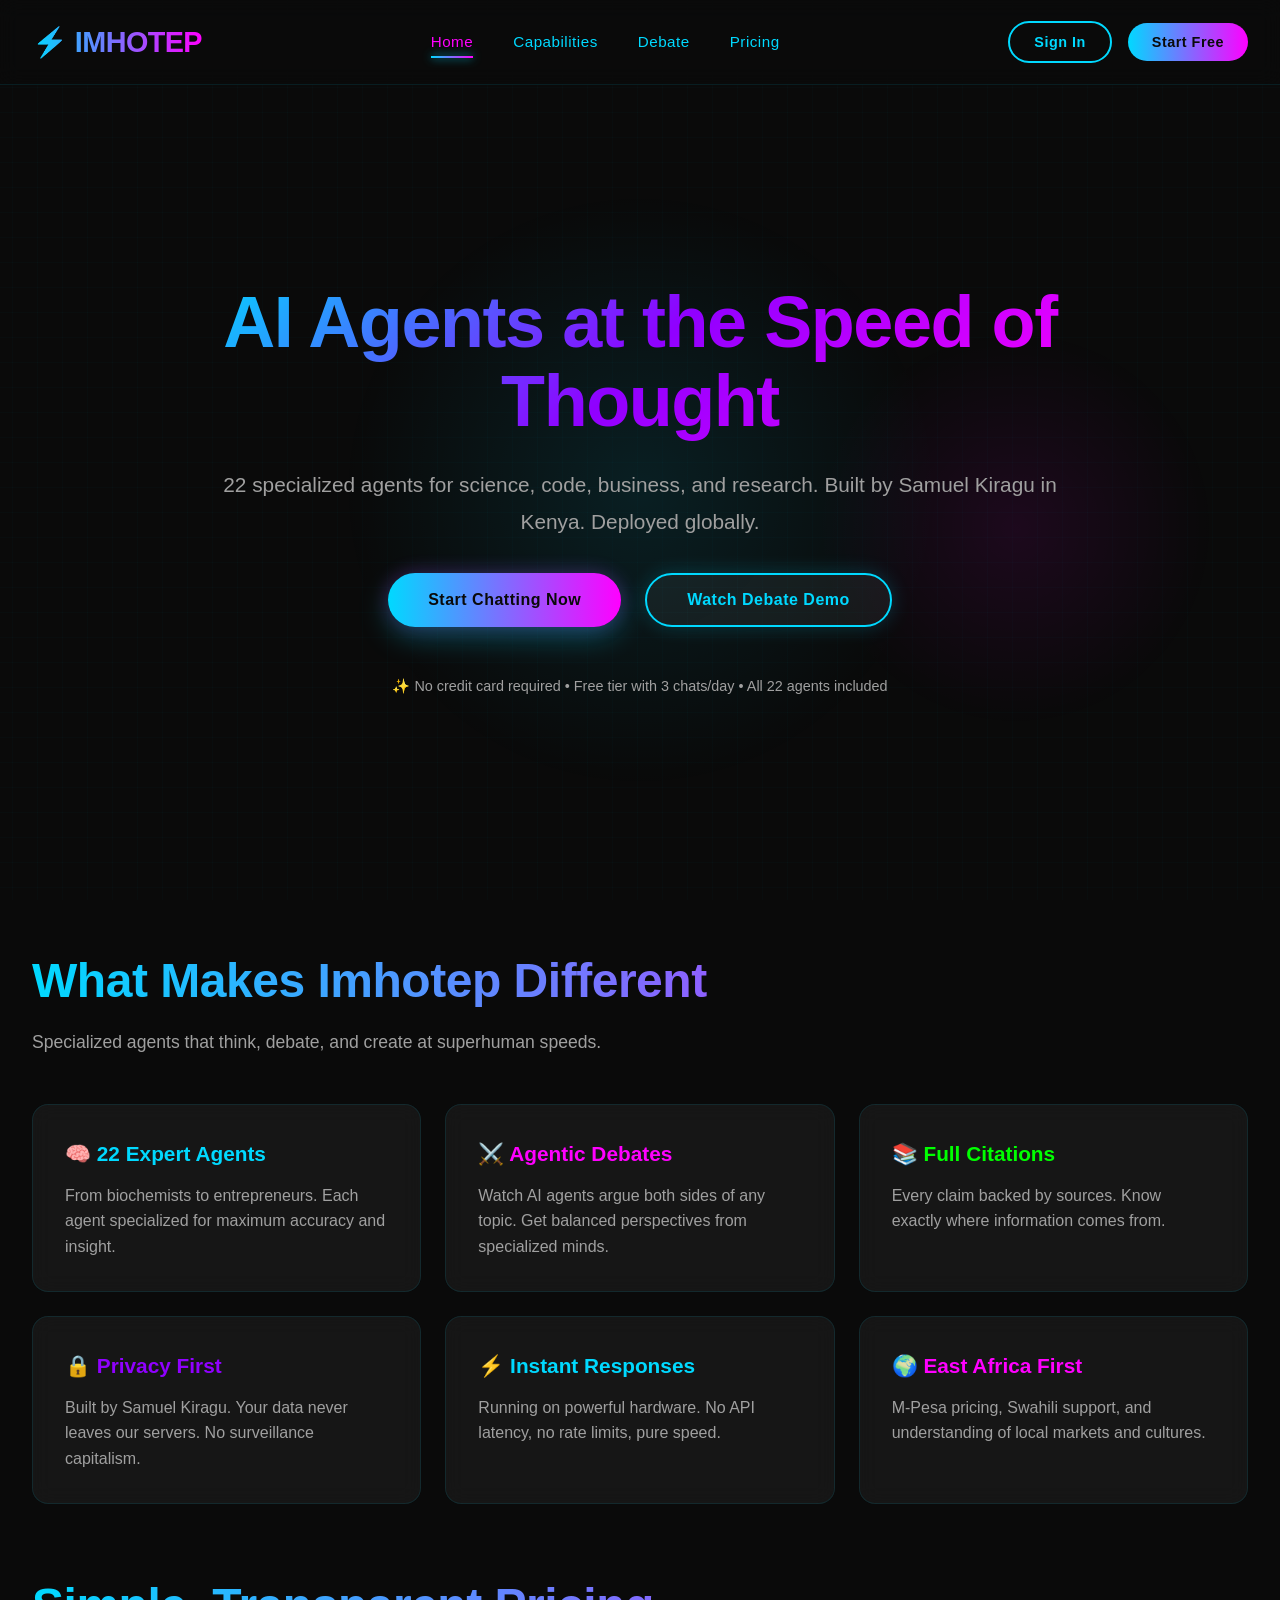
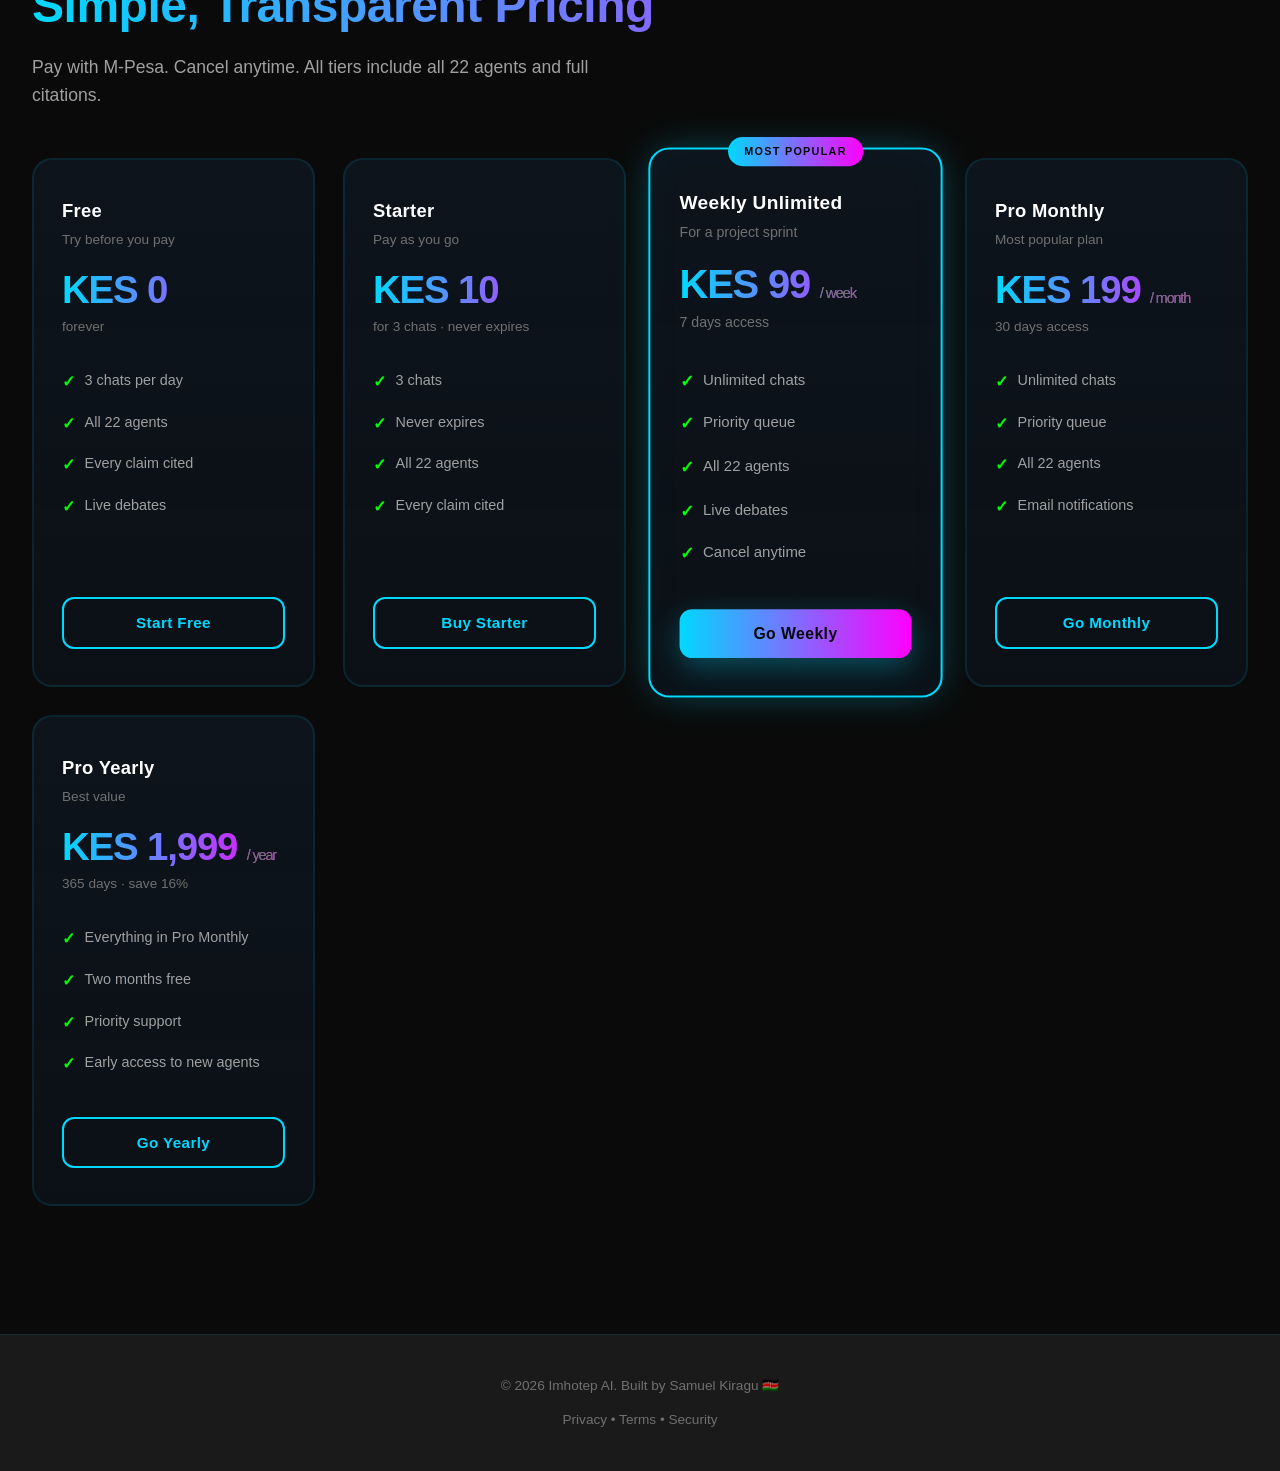
==== index.html @ 09179b3c "v2.3 — attribution + Google + new pricing + all agents" ====
<!DOCTYPE html>
<html lang="en"><head>
<meta charset="UTF-8"><meta name="viewport" content="width=device-width, initial-scale=1.0">
<title>Imhotep — AI Agents at the Speed of Thought</title>
<link rel="stylesheet" href="style.css">
</head><body>
<nav><div class="logo">⚡ IMHOTEP</div><ul>
<li><a href="index.html" class="active">Home</a></li>
<li><a href="capabilities.html">Capabilities</a></li>
<li><a href="debate.html">Debate</a></li>
<li><a href="pricing.html">Pricing</a></li>
</ul><div class="nav-buttons">
<button class="nav-btn" onclick="window.location.href='auth.html'">Sign In</button>
<button class="nav-btn primary" onclick="window.location.href='chat.html'">Start Free</button>
</div></nav>
<section class="hero"><div class="hero-content">
<h1>AI Agents at the Speed of Thought</h1>
<p class="subtitle">22 specialized agents for science, code, business, and research. Built by Samuel Kiragu in Kenya. Deployed globally.</p>
<div class="hero-buttons">
<button class="btn-primary" onclick="window.location.href='chat.html'">Start Chatting Now</button>
<button class="btn-secondary" onclick="window.location.href='debate.html'">Watch Debate Demo</button>
</div>
<div style="margin-top:1rem; font-size:.9rem; color:var(--text-secondary);">
✨ No credit card required • Free tier with 3 chats/day • All 22 agents included
</div></div></section>
<section class="container" style="padding-top:3rem;">
<h2 class="section-title">What Makes Imhotep Different</h2>
<p class="section-subtitle">Specialized agents that think, debate, and create at superhuman speeds.</p>
<div style="display:grid; grid-template-columns:repeat(auto-fit,minmax(300px,1fr)); gap:1.5rem; margin-top:2rem;">
<div class="card"><h3 style="color:var(--accent-cyan); font-size:1.3rem; margin-bottom:.75rem;">🧠 22 Expert Agents</h3><p style="color:var(--text-secondary);">From biochemists to entrepreneurs. Each agent specialized for maximum accuracy and insight.</p></div>
<div class="card"><h3 style="color:var(--accent-magenta); font-size:1.3rem; margin-bottom:.75rem;">⚔️ Agentic Debates</h3><p style="color:var(--text-secondary);">Watch AI agents argue both sides of any topic. Get balanced perspectives from specialized minds.</p></div>
<div class="card"><h3 style="color:var(--accent-lime); font-size:1.3rem; margin-bottom:.75rem;">📚 Full Citations</h3><p style="color:var(--text-secondary);">Every claim backed by sources. Know exactly where information comes from.</p></div>
<div class="card"><h3 style="color:var(--accent-purple); font-size:1.3rem; margin-bottom:.75rem;">🔒 Privacy First</h3><p style="color:var(--text-secondary);">Built by Samuel Kiragu. Your data never leaves our servers. No surveillance capitalism.</p></div>
<div class="card"><h3 style="color:var(--accent-cyan); font-size:1.3rem; margin-bottom:.75rem;">⚡ Instant Responses</h3><p style="color:var(--text-secondary);">Running on powerful hardware. No API latency, no rate limits, pure speed.</p></div>
<div class="card"><h3 style="color:var(--accent-magenta); font-size:1.3rem; margin-bottom:.75rem;">🌍 East Africa First</h3><p style="color:var(--text-secondary);">M-Pesa pricing, Swahili support, and understanding of local markets and cultures.</p></div>
</div></section>
<section class="pricing-section">
<h2 class="section-title">Simple, Transparent Pricing</h2>
<p class="section-subtitle">Pay with M-Pesa. Cancel anytime. All tiers include all 22 agents and full citations.</p>
<div class="pricing-grid">
<div class="pricing-card">
<h3>Free</h3><div class="desc">Try before you pay</div>
<div class="price">KES 0</div><div class="price-period">forever</div>
<ul><li>3 chats per day</li><li>All 22 agents</li><li>Every claim cited</li><li>Live debates</li></ul>
<button class="price-btn" onclick="window.location.href='chat.html'">Start Free</button>
</div>
<div class="pricing-card">
<h3>Starter</h3><div class="desc">Pay as you go</div>
<div class="price">KES 10</div><div class="price-period">for 3 chats · never expires</div>
<ul><li>3 chats</li><li>Never expires</li><li>All 22 agents</li><li>Every claim cited</li></ul>
<button class="price-btn" onclick="buy('starter')">Buy Starter</button>
</div>
<div class="pricing-card featured">
<h3>Weekly Unlimited</h3><div class="desc">For a project sprint</div>
<div class="price">KES 99 <small>/ week</small></div><div class="price-period">7 days access</div>
<ul><li>Unlimited chats</li><li>Priority queue</li><li>All 22 agents</li><li>Live debates</li><li>Cancel anytime</li></ul>
<button class="price-btn" onclick="buy('weekly')">Go Weekly</button>
</div>
<div class="pricing-card">
<h3>Pro Monthly</h3><div class="desc">Most popular plan</div>
<div class="price">KES 199 <small>/ month</small></div><div class="price-period">30 days access</div>
<ul><li>Unlimited chats</li><li>Priority queue</li><li>All 22 agents</li><li>Email notifications</li></ul>
<button class="price-btn" onclick="buy('monthly')">Go Monthly</button>
</div>
<div class="pricing-card">
<h3>Pro Yearly</h3><div class="desc">Best value</div>
<div class="price">KES 1,999 <small>/ year</small></div><div class="price-period">365 days · save 16%</div>
<ul><li>Everything in Pro Monthly</li><li>Two months free</li><li>Priority support</li><li>Early access to new agents</li></ul>
<button class="price-btn" onclick="buy('yearly')">Go Yearly</button>
</div>
</div></section>
<footer>
<p style="margin-bottom:.75rem;">© 2026 Imhotep AI. Built by Samuel Kiragu 🇰🇪</p>
<p>Privacy • Terms • Security</p>
</footer>
<script>
const API = "https://imhotep-agentic-ai.onrender.com";
async function buy(tier){
let email="";
try{const u=JSON.parse(localStorage.getItem("imhotep_user")||"null");if(u&&u.email)email=u.email;}catch(e){}
if(!email){email=prompt("Enter your email for the receipt:");if(!email||!email.includes("@"))return;}
try{const r=await fetch(API+"/checkout",{method:"POST",headers:{"Content-Type":"application/json"},body:JSON.stringify({tier,email})});
const data=await r.json();
if(data.payment_url)window.location.href=data.payment_url;
else alert("Payment link unavailable. Try again later.");}catch(e){alert("Error: "+e.message);}}
</script>
</body></html>
---- style.css ----
:root {
  --bg-primary: #0a0a0a;
  --bg-secondary: #1a1a1a;
  --bg-tertiary: #2a2a2a;
  --bg-glass: rgba(255, 255, 255, 0.05);
  --text-primary: #ffffff;
  --text-secondary: #a0a0a0;
  --text-muted: #707070;
  --accent-cyan: #00d9ff;
  --accent-magenta: #ff00ff;
  --accent-lime: #00ff00;
  --accent-purple: #9000ff;
  --gradient-neon: linear-gradient(90deg, #00d9ff, #ff00ff);
  --gradient-grok: linear-gradient(135deg, #00d9ff 0%, #9000ff 50%, #ff00ff 100%);
  --shadow-glow: 0 0 20px rgba(0, 217, 255, 0.2), 0 0 40px rgba(255, 0, 255, 0.1);
}
* { margin: 0; padding: 0; box-sizing: border-box; }
html { scroll-behavior: smooth; }
body {
  background: var(--bg-primary); color: var(--text-primary);
  font-family: -apple-system, BlinkMacSystemFont, "Segoe UI", Roboto, "Helvetica Neue", Arial, sans-serif;
  line-height: 1.6; overflow-x: hidden; min-height: 100vh; position: relative;
}
body::before {
  content: ''; position: fixed; inset: 0;
  background-image:
    linear-gradient(0deg, transparent 24%, rgba(0,217,255,0.02) 25%, rgba(0,217,255,0.02) 26%, transparent 27%, transparent 74%, rgba(0,217,255,0.02) 75%, rgba(0,217,255,0.02) 76%, transparent 77%, transparent),
    linear-gradient(90deg, transparent 24%, rgba(0,217,255,0.02) 25%, rgba(0,217,255,0.02) 26%, transparent 27%, transparent 74%, rgba(0,217,255,0.02) 75%, rgba(0,217,255,0.02) 76%, transparent 77%, transparent);
  background-size: 50px 50px; pointer-events: none; z-index: -1;
}
a { color: var(--accent-cyan); text-decoration: none; transition: all 0.3s ease; }
a:hover { color: var(--accent-magenta); text-shadow: 0 0 10px rgba(255,0,255,0.5); }
button { font-family: inherit; cursor: pointer; border: none; transition: all 0.3s ease; }
nav {
  position: sticky; top: 0; z-index: 1000;
  background: rgba(10,10,10,0.8); border-bottom: 1px solid rgba(0,217,255,0.1);
  backdrop-filter: blur(10px); -webkit-backdrop-filter: blur(10px);
  padding: 1.2rem 2rem; display: flex; justify-content: space-between; align-items: center; gap: 1rem;
}
nav .logo {
  font-size: 1.8rem; font-weight: 900; letter-spacing: -0.02em;
  background: var(--gradient-neon);
  -webkit-background-clip: text; background-clip: text;
  -webkit-text-fill-color: transparent; white-space: nowrap;
}
nav ul { list-style: none; display: flex; gap: 2.5rem; align-items: center; }
nav a { font-size: 0.95rem; font-weight: 500; letter-spacing: 0.5px; position: relative; padding: 0.5rem 0; }
nav a::after {
  content: ''; position: absolute; bottom: 0; left: 0;
  width: 0; height: 2px; background: var(--gradient-neon); transition: width 0.3s ease;
}
nav a:hover::after, nav a.active::after { width: 100%; box-shadow: 0 0 10px var(--accent-cyan); }
nav a.active { color: var(--accent-magenta); }
.nav-buttons { display: flex; gap: 1rem; align-items: center; }
.nav-btn {
  padding: 0.7rem 1.5rem; border-radius: 50px; font-weight: 600; font-size: 0.9rem;
  letter-spacing: 0.5px; border: 2px solid var(--accent-cyan);
  background: transparent; color: var(--accent-cyan);
}
.nav-btn:hover { background: rgba(0,217,255,0.1); box-shadow: 0 0 20px rgba(0,217,255,0.3); transform: translateY(-2px); }
.nav-btn.primary { background: var(--gradient-neon); color: var(--bg-primary); border: none; font-weight: 700; }
.nav-btn.primary:hover { transform: translateY(-3px); box-shadow: 0 10px 30px rgba(0,217,255,0.4), 0 0 20px rgba(255,0,255,0.3); }
.hero {
  min-height: 90vh; display: flex; flex-direction: column;
  justify-content: center; align-items: center; text-align: center;
  padding: 4rem 2rem; position: relative; overflow: hidden;
}
.hero::before {
  content: ''; position: absolute; width: 600px; height: 600px;
  background: radial-gradient(circle, rgba(0,217,255,0.1) 0%, transparent 70%);
  top: 50%; left: 50%; transform: translate(-50%,-50%);
  pointer-events: none; animation: pulse 4s ease-in-out infinite;
}
.hero::after {
  content: ''; position: absolute; width: 400px; height: 400px;
  background: radial-gradient(circle, rgba(255,0,255,0.08) 0%, transparent 70%);
  top: 30%; right: 5%; animation: pulse 5s ease-in-out infinite 1s; pointer-events: none;
}
@keyframes pulse { 0%,100% { transform: scale(1); opacity: 0.5; } 50% { transform: scale(1.1); opacity: 1; } }
.hero-content { position: relative; z-index: 1; max-width: 900px; margin: 0 auto; }
.hero h1 {
  font-size: clamp(2.5rem, 8vw, 4.5rem); font-weight: 900; line-height: 1.1;
  margin-bottom: 1.5rem; letter-spacing: -0.02em;
  background: var(--gradient-grok);
  -webkit-background-clip: text; background-clip: text;
  -webkit-text-fill-color: transparent; animation: slideUp 1s ease-out;
}
.hero .subtitle, .hero .tag {
  font-size: 1.3rem; color: var(--text-secondary); margin-bottom: 2rem;
  line-height: 1.8; animation: slideUp 1s ease-out 0.2s backwards;
}
.hero-buttons { display: flex; gap: 1.5rem; justify-content: center; flex-wrap: wrap; margin-bottom: 3rem; animation: slideUp 1s ease-out 0.4s backwards; }
.btn-primary { padding: 1rem 2.5rem; border-radius: 50px; font-weight: 700; font-size: 1rem; letter-spacing: 0.5px; background: var(--gradient-neon); color: var(--bg-primary); box-shadow: 0 10px 30px rgba(0,217,255,0.3), 0 0 20px rgba(255,0,255,0.2); }
.btn-primary:hover { transform: translateY(-4px); box-shadow: 0 15px 40px rgba(0,217,255,0.4), 0 0 30px rgba(255,0,255,0.3); }
.btn-secondary { padding: 1rem 2.5rem; border-radius: 50px; font-weight: 700; font-size: 1rem; letter-spacing: 0.5px; background: rgba(255,255,255,0.05); color: var(--accent-cyan); border: 2px solid var(--accent-cyan); box-shadow: 0 0 20px rgba(0,217,255,0.2); }
.btn-secondary:hover { background: rgba(0,217,255,0.1); transform: translateY(-4px); box-shadow: 0 10px 30px rgba(0,217,255,0.3); }
@keyframes slideUp { from { opacity: 0; transform: translateY(30px); } to { opacity: 1; transform: translateY(0); } }
.card { background: var(--bg-glass); border: 1px solid rgba(0,217,255,0.1); border-radius: 16px; padding: 2rem; backdrop-filter: blur(10px); -webkit-backdrop-filter: blur(10px); transition: all 0.3s ease; position: relative; overflow: hidden; text-align: left; }
.card:hover { border-color: var(--accent-cyan); background: rgba(0,217,255,0.05); box-shadow: var(--shadow-glow); transform: translateY(-8px); }
.container { max-width: 1400px; margin: 0 auto; padding: 0 2rem; }
.section-title { font-size: clamp(1.8rem, 5vw, 3rem); font-weight: 900; margin-bottom: 0.5rem; background: var(--gradient-neon); -webkit-background-clip: text; background-clip: text; -webkit-text-fill-color: transparent; letter-spacing: -0.01em; }
.section-subtitle { font-size: 1.1rem; color: var(--text-secondary); margin-bottom: 3rem; max-width: 600px; }
.debate-section { padding: 4rem 2rem; max-width: 1400px; margin: 0 auto; }
.debate-input-box { background: var(--bg-glass); border: 2px solid rgba(0,217,255,0.2); border-radius: 20px; padding: 2.5rem; margin-bottom: 3rem; backdrop-filter: blur(10px); }
.debate-input-box:focus-within { border-color: var(--accent-cyan); background: rgba(0,217,255,0.02); box-shadow: 0 0 30px rgba(0,217,255,0.2); }
.debate-input-box textarea { width: 100%; background: transparent; border: none; color: var(--text-primary); font-size: 1.1rem; font-family: inherit; resize: vertical; min-height: 120px; outline: none; margin-bottom: 1.5rem; letter-spacing: 0.3px; }
.debate-input-box textarea::placeholder { color: var(--text-muted); }
.agent-selector { display: grid; grid-template-columns: 1fr 1fr; gap: 1.5rem; margin-bottom: 2rem; }
.agent-select-box { display: flex; flex-direction: column; gap: 0.75rem; }
.agent-select-box label { font-weight: 600; color: var(--accent-cyan); font-size: 0.9rem; letter-spacing: 0.5px; text-transform: uppercase; }
.agent-select-box select { background: rgba(255,255,255,0.05); border: 1px solid rgba(0,217,255,0.2); color: var(--text-primary); padding: 0.9rem; border-radius: 10px; font-family: inherit; font-size: 1rem; cursor: pointer; }
.agent-select-box select:focus { border-color: var(--accent-cyan); background: rgba(0,217,255,0.08); outline: none; }
.agent-select-box select option { background: var(--bg-secondary); color: var(--text-primary); }
.debate-btn { width: 100%; padding: 1.2rem; background: var(--gradient-neon); color: var(--bg-primary); font-weight: 700; font-size: 1rem; border-radius: 12px; letter-spacing: 1px; text-transform: uppercase; box-shadow: 0 10px 30px rgba(0,217,255,0.3); }
.debate-btn:hover { transform: translateY(-3px); box-shadow: 0 15px 40px rgba(0,217,255,0.4), 0 0 20px rgba(255,0,255,0.2); }
.debate-btn:disabled { opacity: 0.7; cursor: wait; }
.debate-results { display: grid; grid-template-columns: repeat(auto-fit, minmax(300px, 1fr)); gap: 2rem; margin-top: 3rem; }
.debate-side { background: var(--bg-glass); border: 2px solid rgba(0,217,255,0.2); border-radius: 16px; padding: 2rem; backdrop-filter: blur(10px); animation: slideUp 0.6s ease-out; }
.debate-side.pro { border-left: 4px solid var(--accent-lime); }
.debate-side.con { border-left: 4px solid var(--accent-magenta); }
.debate-side.judge { border-left: 4px solid var(--accent-purple); }
.debate-side:hover { transform: translateY(-8px); border-color: var(--accent-cyan); background: rgba(0,217,255,0.05); box-shadow: var(--shadow-glow); }
.debate-side h3 { font-size: 1.3rem; margin-bottom: 1rem; letter-spacing: 0.5px; }
.debate-side.pro h3 { color: var(--accent-lime); }
.debate-side.con h3 { color: var(--accent-magenta); }
.debate-side.judge h3 { color: var(--accent-purple); }
.debate-side p { color: var(--text-secondary); line-height: 1.8; font-size: 0.95rem; white-space: pre-wrap; }
.pricing-section { padding: 4rem 2rem; max-width: 1400px; margin: 0 auto; }
.pricing-grid { display: grid; grid-template-columns: repeat(auto-fit, minmax(260px, 1fr)); gap: 1.75rem; margin-top: 2rem; }
.pricing-card { background: linear-gradient(180deg, #0d141c, rgba(13,20,28,0.7)); border: 2px solid rgba(0,217,255,0.1); border-radius: 20px; padding: 2.25rem 1.75rem; position: relative; display: flex; flex-direction: column; }
.pricing-card.featured { border: 2px solid var(--accent-cyan); box-shadow: 0 0 40px -8px rgba(0,217,255,0.4), inset 0 0 40px rgba(0,217,255,0.03); transform: scale(1.04); }
.pricing-card.featured::before { content: 'MOST POPULAR'; position: absolute; top: -12px; left: 50%; transform: translateX(-50%); background: var(--gradient-neon); color: var(--bg-primary); padding: 0.35rem 1rem; font-size: 0.65rem; font-weight: 800; letter-spacing: 0.12em; border-radius: 999px; white-space: nowrap; }
.pricing-card:hover:not(.featured) { border-color: var(--accent-cyan); background: rgba(0,217,255,0.03); transform: translateY(-8px); box-shadow: var(--shadow-glow); }
.pricing-card h3 { font-size: 1.15rem; margin-bottom: 0.25rem; letter-spacing: 0.3px; }
.pricing-card .desc { color: var(--text-muted); font-size: 0.85rem; margin-bottom: 1.25rem; }
.pricing-card .price { font-size: 2.4rem; font-weight: 900; letter-spacing: -0.03em; line-height: 1; background: var(--gradient-neon); -webkit-background-clip: text; background-clip: text; -webkit-text-fill-color: transparent; }
.pricing-card .price small { font-size: 0.9rem; font-weight: 500; color: var(--text-muted); -webkit-text-fill-color: var(--text-muted); }
.pricing-card .price-period { color: var(--text-muted); font-size: 0.85rem; margin-top: 0.4rem; margin-bottom: 1.5rem; }
.pricing-card ul { list-style: none; margin-bottom: 2rem; flex: 1; }
.pricing-card li { padding: 0.5rem 0; color: var(--text-secondary); display: flex; align-items: flex-start; gap: 0.6rem; font-size: 0.9rem; }
.pricing-card li::before { content: '✓'; color: var(--accent-lime); font-weight: 800; font-size: 1rem; flex-shrink: 0; line-height: 1.6; }
.price-btn { width: 100%; padding: 0.95rem; border-radius: 12px; font-weight: 700; font-size: 0.95rem; letter-spacing: 0.4px; background: transparent; border: 2px solid var(--accent-cyan); color: var(--accent-cyan); display: block; text-align: center; text-decoration: none; }
.price-btn:hover { background: rgba(0,217,255,0.1); transform: translateY(-3px); box-shadow: 0 10px 30px rgba(0,217,255,0.2); }
.pricing-card.featured .price-btn { background: var(--gradient-neon); color: var(--bg-primary); border: none; box-shadow: 0 10px 30px rgba(0,217,255,0.3); }
.agents-grid { display: grid; grid-template-columns: repeat(auto-fit, minmax(240px, 1fr)); gap: 1.25rem; margin-top: 2rem; }
.agent-chip { background: var(--bg-glass); border: 1px solid rgba(0,217,255,0.12); border-radius: 14px; padding: 1.25rem; display: flex; align-items: flex-start; gap: 0.9rem; }
.agent-chip:hover { border-color: var(--accent-cyan); background: rgba(0,217,255,0.05); transform: translateY(-4px); box-shadow: var(--shadow-glow); }
.agent-chip .icon { font-size: 1.6rem; line-height: 1; }
.agent-chip h4 { font-size: 1rem; color: var(--text-primary); margin-bottom: 0.25rem; }
.agent-chip p { font-size: 0.82rem; color: var(--text-muted); line-height: 1.5; }
.chat-container { display: flex; flex-direction: column; height: calc(100vh - 80px); max-width: 1000px; margin: 0 auto; transition: margin-left .3s ease; }
.chat-container.with-sidebar { margin-left: 280px; }
.chat-messages { flex: 1; overflow-y: auto; padding: 2rem; display: flex; flex-direction: column; gap: 1.5rem; }
.message { padding: 1rem 1.5rem; border-radius: 12px; max-width: 70%; word-wrap: break-word; line-height: 1.6; animation: slideUp 0.3s ease-out; }
.message.user { align-self: flex-end; background: var(--gradient-neon); color: var(--bg-primary); font-weight: 600; border-radius: 16px 16px 4px 16px; }
.message.imhotep { align-self: flex-start; background: var(--bg-glass); border: 1px solid rgba(0,217,255,0.2); color: var(--text-secondary); border-radius: 16px 16px 16px 4px; white-space: pre-wrap; }
.message.imhotep a { color: var(--accent-cyan); text-decoration: underline; }
.chat-input-area { border-top: 1px solid rgba(0,217,255,0.1); padding: 1.5rem; background: var(--bg-secondary); display: flex; gap: 1rem; }
.chat-input-field { flex: 1; display: flex; flex-direction: column; gap: 0.75rem; }
.chat-input-field textarea { padding: 0.75rem; border: 1px solid rgba(0,217,255,0.2); background: var(--bg-tertiary); color: var(--text-primary); border-radius: 10px; resize: none; font-family: inherit; min-height: 50px; max-height: 150px; font-size: 0.95rem; }
.chat-input-field textarea:focus { outline: none; border-color: var(--accent-cyan); background: rgba(0,217,255,0.02); box-shadow: 0 0 15px rgba(0,217,255,0.1); }
.send-btn { padding: 1rem 1.5rem; background: var(--gradient-neon); color: var(--bg-primary); border-radius: 10px; font-weight: 700; height: fit-content; box-shadow: 0 10px 30px rgba(0,217,255,0.2); }
.send-btn:hover { transform: translateY(-2px); box-shadow: 0 15px 40px rgba(0,217,255,0.3); }
.send-btn:disabled { opacity: .7; cursor: wait; transform: none; }
.agent-pick { padding: 1rem; text-align: center; cursor: pointer; background: var(--bg-glass); border: 2px solid rgba(0,217,255,0.2); border-radius: 14px; color: inherit; }
.agent-pick:hover { border-color: var(--accent-cyan); background: rgba(0,217,255,0.06); transform: translateY(-3px); }
.agent-pick .emoji { font-size: 1.5rem; }
.agent-pick .name { font-size: 0.85rem; color: var(--accent-cyan); font-weight: 600; margin-top: 0.4rem; }
.sidebar { position: fixed; left: 0; top: 80px; width: 280px; height: calc(100vh - 80px); background: var(--bg-secondary); border-right: 1px solid rgba(0,217,255,.1); overflow-y: auto; padding: 1rem; z-index: 500; display: flex; flex-direction: column; transition: transform .3s ease; }
.sidebar.hidden { transform: translateX(-100%); }
.sidebar h3 { font-size: .85rem; color: var(--accent-cyan); margin-bottom: 1rem; font-weight: 700; letter-spacing: .05em; text-transform: uppercase; }
.credits-card { background: linear-gradient(135deg, rgba(0,217,255,.08), rgba(255,0,255,.04)); border: 1px solid rgba(0,217,255,.2); padding: .9rem; border-radius: 10px; margin-bottom: 1.2rem; }
.credits-card .label { font-size: .7rem; color: var(--text-muted); text-transform: uppercase; letter-spacing: .05em; margin-bottom: .3rem; }
.credits-card .number { font-size: 1.8rem; font-weight: 900; color: var(--accent-lime); }
.credits-card .sub { font-size: .75rem; color: var(--text-secondary); margin-top: .2rem; }
.history-list { flex: 1; overflow-y: auto; display: flex; flex-direction: column; gap: .6rem; }
.history-item { background: rgba(255,255,255,.04); border: 1px solid rgba(0,217,255,.1); padding: .65rem; border-radius: 8px; cursor: pointer; }
.history-item:hover { border-color: var(--accent-cyan); background: rgba(0,217,255,.08); }
.history-item .agent { font-size: .7rem; color: var(--accent-cyan); font-weight: 700; text-transform: uppercase; margin-bottom: .2rem; }
.history-item .text { font-size: .78rem; color: var(--text-secondary); line-height: 1.4; display: -webkit-box; -webkit-line-clamp: 2; -webkit-box-orient: vertical; overflow: hidden; }
.toggle-sidebar { position: fixed; left: 292px; top: 95px; z-index: 501; width: 44px; height: 44px; background: var(--gradient-neon); border: none; border-radius: 50%; display: flex; align-items: center; justify-content: center; font-weight: 800; color: var(--bg-primary); transition: left .3s ease; }
.sidebar.hidden ~ .toggle-sidebar { left: 12px; }
.auth-container { min-height: 90vh; display: flex; align-items: center; justify-content: center; padding: 2rem; }
.auth-box { background: var(--bg-glass); border: 2px solid rgba(0,217,255,0.2); border-radius: 20px; padding: 3rem; max-width: 500px; width: 100%; backdrop-filter: blur(10px); box-shadow: 0 0 60px rgba(0,217,255,0.1); }
.auth-box h1 { font-size: 2rem; margin-bottom: 0.5rem; background: var(--gradient-neon); -webkit-background-clip: text; background-clip: text; -webkit-text-fill-color: transparent; }
.auth-box .subtitle { color: var(--text-secondary); margin-bottom: 2rem; }
.auth-form { display: flex; flex-direction: column; gap: 1.5rem; }
.form-group { display: flex; flex-direction: column; gap: 0.5rem; }
.form-group label { font-weight: 600; color: var(--accent-cyan); font-size: 0.9rem; letter-spacing: 0.3px; }
.form-group input { padding: 1rem; background: rgba(255,255,255,0.05); border: 1px solid rgba(0,217,255,0.2); color: var(--text-primary); border-radius: 10px; font-family: inherit; font-size: 1rem; }
.form-group input:focus { outline: none; border-color: var(--accent-cyan); background: rgba(0,217,255,0.05); box-shadow: 0 0 20px rgba(0,217,255,0.2); }
.form-group input::placeholder { color: var(--text-muted); }
.auth-form button, .auth-submit { padding: 1rem; background: var(--gradient-neon); color: var(--bg-primary); font-weight: 700; font-size: 1rem; border-radius: 10px; letter-spacing: 0.5px; box-shadow: 0 10px 30px rgba(0,217,255,0.2); }
.auth-form button:hover, .auth-submit:hover { transform: translateY(-3px); box-shadow: 0 15px 40px rgba(0,217,255,0.3); }
.auth-divider { text-align: center; color: var(--text-muted); font-size: 0.85rem; margin: 1.5rem 0; letter-spacing: 0.3em; }
.ghost-btn { width: 100%; padding: 1rem; background: transparent; border: 2px solid var(--accent-cyan); color: var(--accent-cyan); font-weight: 600; border-radius: 10px; }
.ghost-btn:hover { background: rgba(0,217,255,0.1); box-shadow: 0 0 20px rgba(0,217,255,0.2); }
footer { border-top: 1px solid rgba(0,217,255,0.1); padding: 2.5rem 2rem; text-align: center; color: var(--text-muted); background: var(--bg-secondary); margin-top: 4rem; }
footer a { color: var(--accent-cyan); }
footer p { font-size: 0.85rem; }
@media (max-width: 900px) {
  nav { flex-wrap: wrap; padding: 1rem 1.25rem; }
  nav ul { order: 3; width: 100%; justify-content: center; gap: 1.5rem; }
  nav .logo { font-size: 1.5rem; }
  nav .nav-btn { padding: 0.55rem 1rem; font-size: 0.85rem; }
}
@media (max-width: 768px) {
  .hero { min-height: auto; padding: 3rem 1.25rem; }
  .message { max-width: 85%; }
  .hero-buttons { flex-direction: column; width: 100%; }
  .hero-buttons button { width: 100%; }
  .pricing-card.featured { transform: scale(1); }
  .agent-selector { grid-template-columns: 1fr; }
  .debate-results { grid-template-columns: 1fr; }
  .chat-input-area { padding: 1rem; }
  .container { padding: 0 1.25rem; }
  .sidebar { width: 100%; }
  .chat-container.with-sidebar { margin-left: 0; }
  .toggle-sidebar { left: auto; right: 12px; }
  .sidebar.hidden ~ .toggle-sidebar { left: auto; right: 12px; }
}
@media (max-width: 480px) {
  .hero h1 { font-size: 1.9rem; }
  .hero .subtitle, .hero .tag { font-size: 1rem; }
  .pricing-grid { grid-template-columns: 1fr; }
  .auth-box { padding: 1.5rem; }
}
::-webkit-scrollbar { width: 10px; height: 10px; }
::-webkit-scrollbar-track { background: var(--bg-secondary); }
::-webkit-scrollbar-thumb { background: rgba(0,217,255,0.3); border-radius: 5px; }
::-webkit-scrollbar-thumb:hover { background: rgba(0,217,255,0.5); }
@keyframes spin { to { transform: rotate(360deg); } }
.loader { display: inline-block; width: 20px; height: 20px; border: 3px solid rgba(0,217,255,0.2); border-top: 3px solid var(--accent-cyan); border-radius: 50%; animation: spin 0.8s linear infinite; }
.fade-in { animation: fadeIn 0.6s ease-out; }
@keyframes fadeIn { from { opacity: 0; } to { opacity: 1; } }
.thoughts-panel { background: rgba(0,217,255,0.04); border: 1px dashed rgba(0,217,255,0.25); border-radius: 10px; padding: 0.85rem 1rem; margin: 0 0 0.75rem 0; font-family: ui-monospace, "SF Mono", Menlo, Consolas, monospace; font-size: 0.78rem; color: var(--text-muted); line-height: 1.55; white-space: pre-wrap; word-break: break-word; max-width: 70%; align-self: flex-start; position: relative; }
.thoughts-panel::before { content: "AGENT THOUGHTS"; position: absolute; top: -8px; left: 12px; font-size: 0.6rem; letter-spacing: 0.15em; font-weight: 800; color: var(--accent-cyan); background: var(--bg-primary); padding: 0 6px; border-radius: 4px; }
.weather-widget { display: flex; align-items: center; justify-content: space-between; gap: 1rem; padding: 0.7rem 1rem; background: linear-gradient(135deg, rgba(0,217,255,0.08), rgba(255,0,255,0.04)); border: 1px solid rgba(0,217,255,0.15); border-radius: 10px; margin-bottom: 0.65rem; font-size: 0.85rem; color: var(--text-secondary); }
.weather-widget .w-left { display: flex; align-items: center; gap: 0.6rem; }
.weather-widget .w-emoji { font-size: 1.4rem; }
.weather-widget .w-temp { color: var(--accent-cyan); font-weight: 700; font-size: 1.05rem; }
.weather-widget .w-city { color: var(--text-muted); font-size: 0.78rem; }
.temp-control { display: flex; align-items: center; gap: 0.75rem; padding: 0.5rem 0.9rem; background: rgba(255,255,255,0.03); border: 1px solid rgba(0,217,255,0.1); border-radius: 8px; margin-bottom: 0.65rem; font-size: 0.82rem; }
.temp-control label { color: var(--accent-cyan); font-weight: 600; white-space: nowrap; }
.temp-control input[type="range"] { flex: 1; accent-color: var(--accent-cyan); cursor: pointer; }
.temp-control .temp-val { color: var(--text-secondary); font-family: ui-monospace, monospace; min-width: 2.2em; text-align: right; }
.rate-bar { display: flex; align-items: center; gap: 0.75rem; margin-bottom: 0.65rem; font-size: 0.75rem; color: var(--text-muted); }
.rate-bar .track { flex: 1; height: 4px; background: rgba(255,255,255,0.08); border-radius: 999px; overflow: hidden; }
.rate-bar .fill { height: 100%; background: linear-gradient(90deg, var(--accent-lime), var(--accent-cyan), var(--accent-magenta)); width: 0%; transition: width 0.4s ease; }
.engine-badge { font-size: 0.68rem; font-weight: 700; letter-spacing: 0.12em; text-transform: uppercase; color: var(--accent-cyan); border: 1px solid rgba(0,217,255,0.3); padding: 0.28rem 0.65rem; border-radius: 999px; background: rgba(0,217,255,0.06); }
.skeleton { background: linear-gradient(90deg, rgba(255,255,255,0.03) 25%, rgba(0,217,255,0.08) 50%, rgba(255,255,255,0.03) 75%); background-size: 200% 100%; animation: shimmer 1.4s infinite; border-radius: 10px; }
@keyframes shimmer { 0% { background-position: 200% 0; } 100% { background-position: -200% 0; } }
@media (max-width: 640px) {
  .thoughts-panel { max-width: 95%; }
  .weather-widget { flex-direction: column; align-items: flex-start; }
}
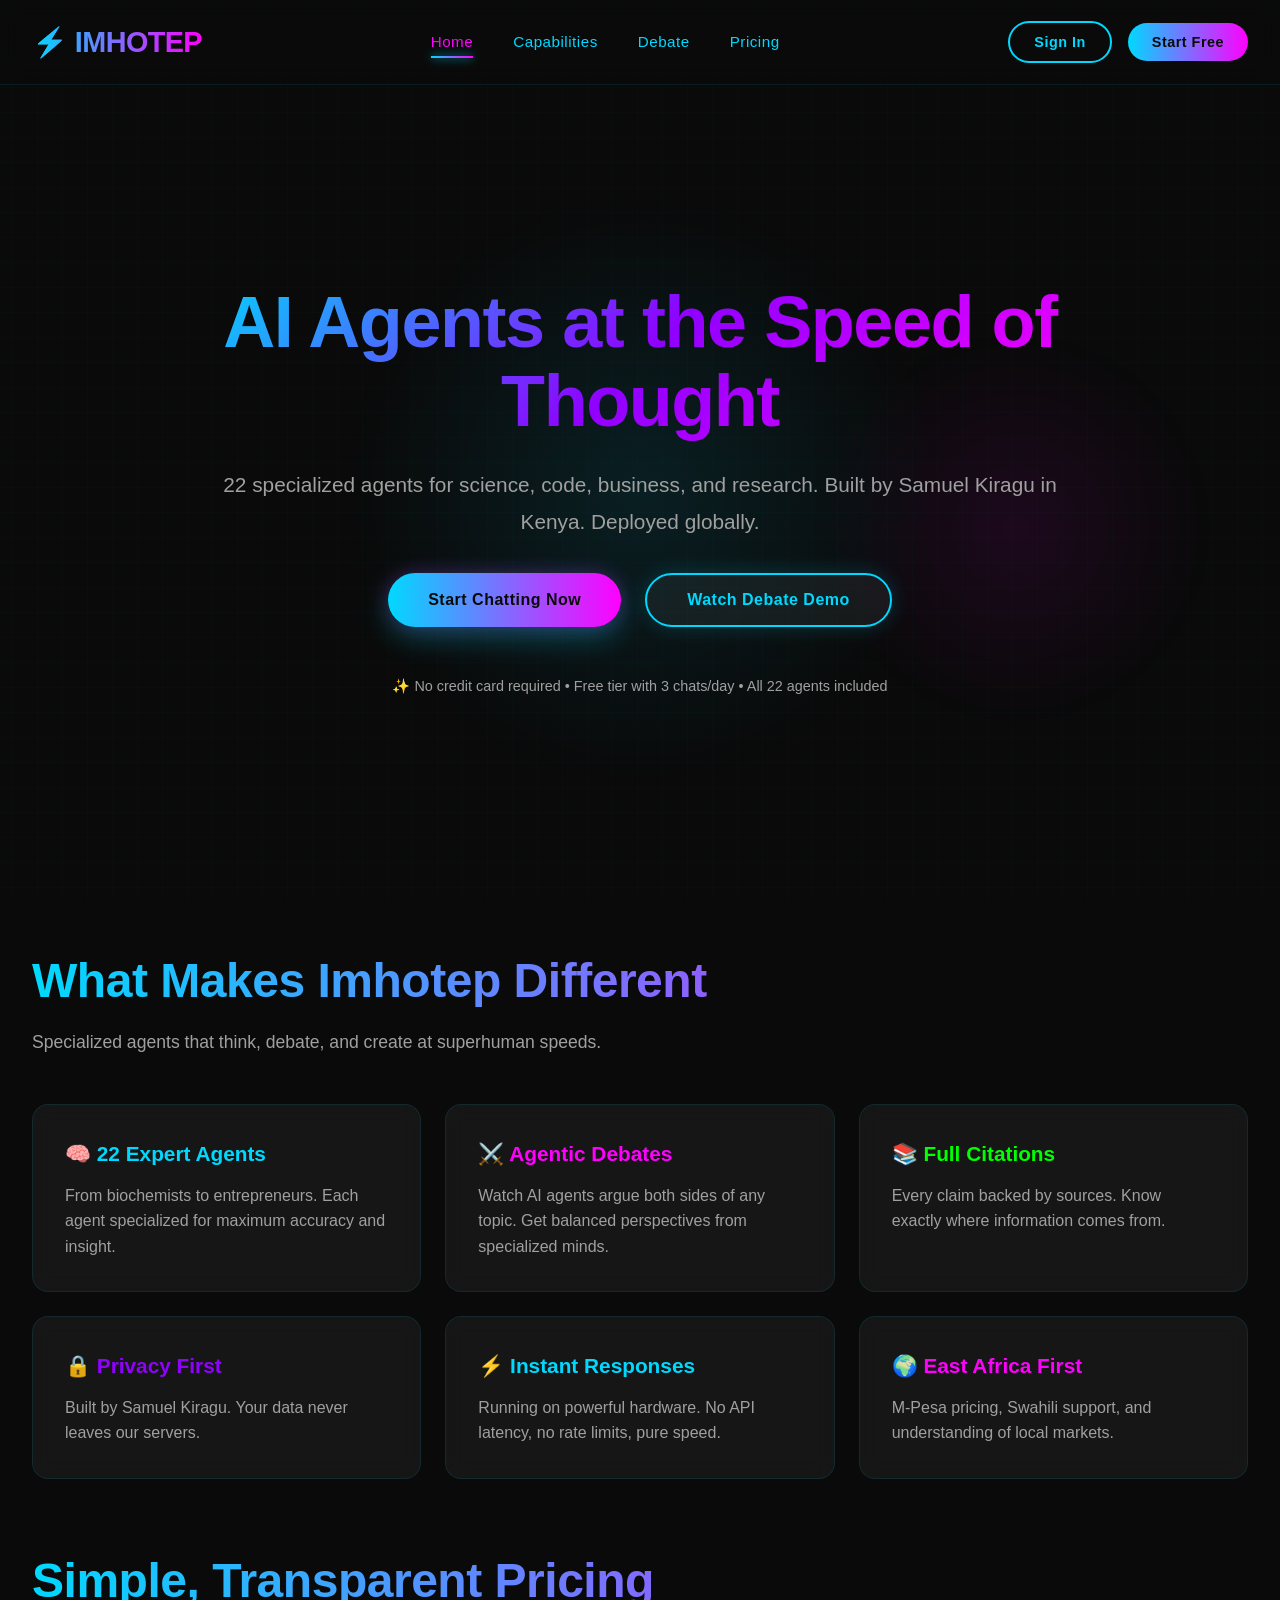
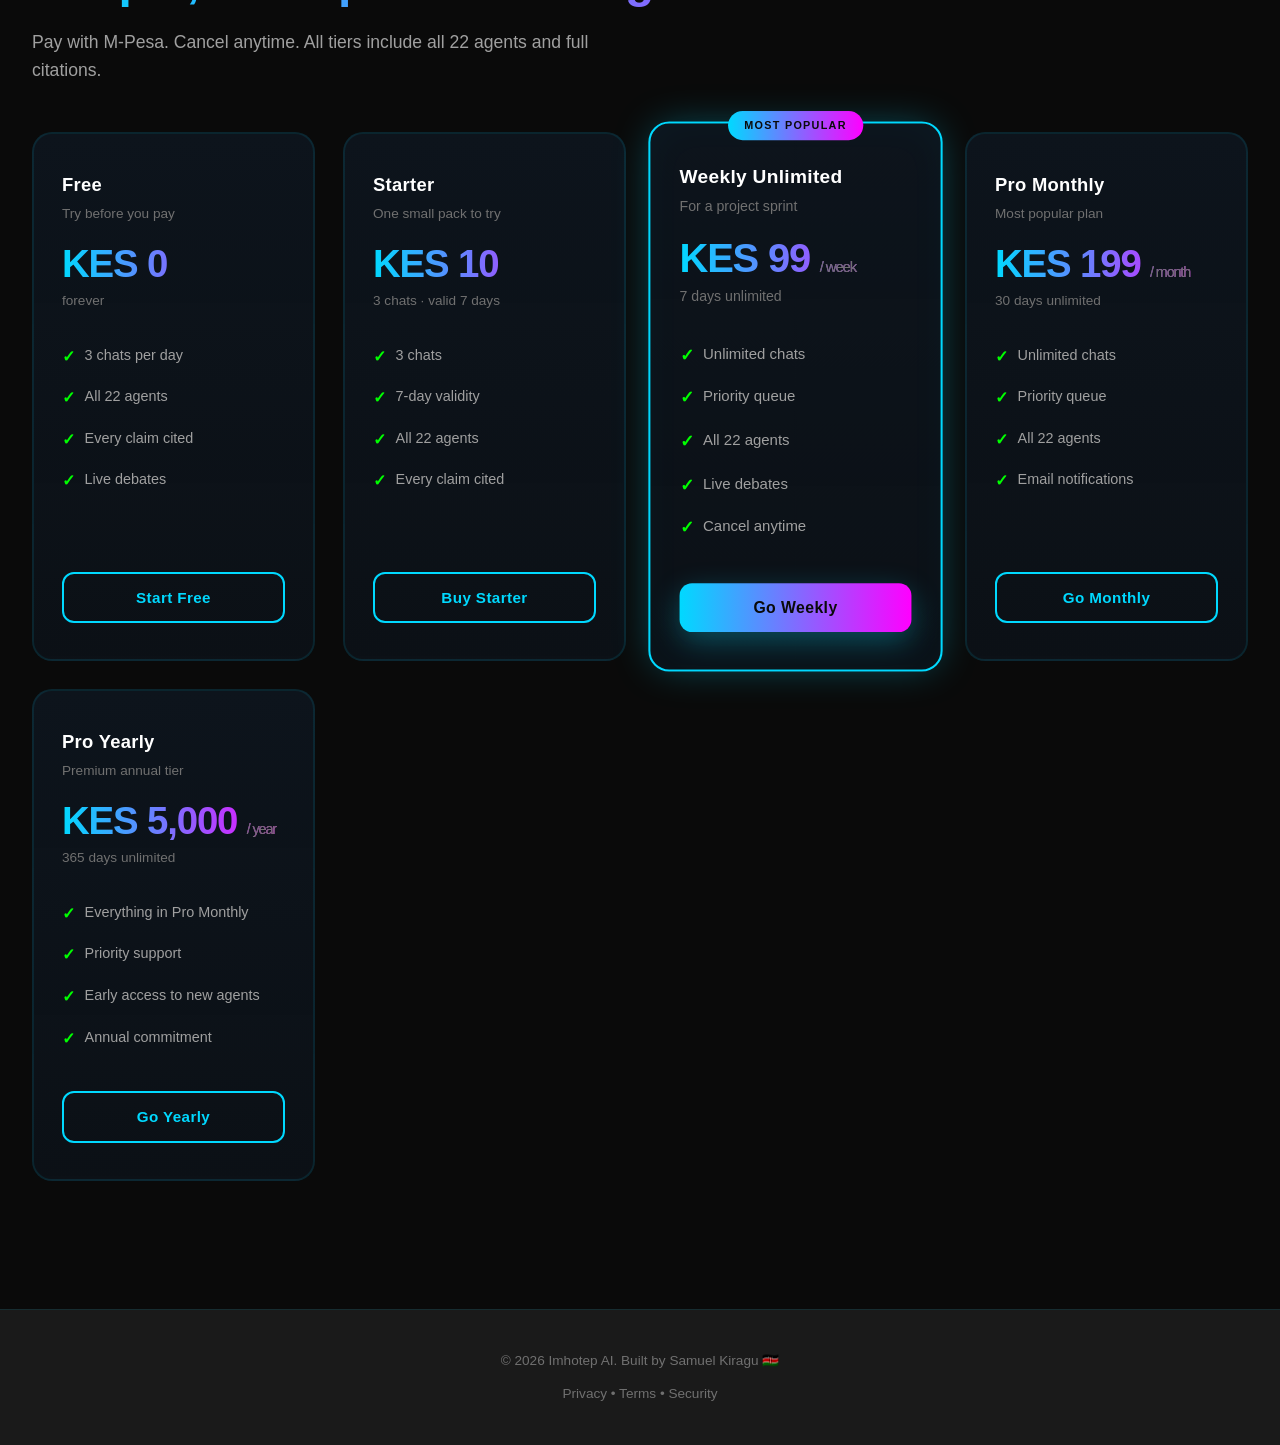
==== commit 789187b9: "v2.4 — chat ui, debate agents, pricing, .env" ====
--- a/index.html
+++ b/index.html
@@ -30,9 +30,9 @@
 <div class="card"><h3 style="color:var(--accent-cyan); font-size:1.3rem; margin-bottom:.75rem;">🧠 22 Expert Agents</h3><p style="color:var(--text-secondary);">From biochemists to entrepreneurs. Each agent specialized for maximum accuracy and insight.</p></div>
 <div class="card"><h3 style="color:var(--accent-magenta); font-size:1.3rem; margin-bottom:.75rem;">⚔️ Agentic Debates</h3><p style="color:var(--text-secondary);">Watch AI agents argue both sides of any topic. Get balanced perspectives from specialized minds.</p></div>
 <div class="card"><h3 style="color:var(--accent-lime); font-size:1.3rem; margin-bottom:.75rem;">📚 Full Citations</h3><p style="color:var(--text-secondary);">Every claim backed by sources. Know exactly where information comes from.</p></div>
-<div class="card"><h3 style="color:var(--accent-purple); font-size:1.3rem; margin-bottom:.75rem;">🔒 Privacy First</h3><p style="color:var(--text-secondary);">Built by Samuel Kiragu. Your data never leaves our servers. No surveillance capitalism.</p></div>
+<div class="card"><h3 style="color:var(--accent-purple); font-size:1.3rem; margin-bottom:.75rem;">🔒 Privacy First</h3><p style="color:var(--text-secondary);">Built by Samuel Kiragu. Your data never leaves our servers.</p></div>
 <div class="card"><h3 style="color:var(--accent-cyan); font-size:1.3rem; margin-bottom:.75rem;">⚡ Instant Responses</h3><p style="color:var(--text-secondary);">Running on powerful hardware. No API latency, no rate limits, pure speed.</p></div>
-<div class="card"><h3 style="color:var(--accent-magenta); font-size:1.3rem; margin-bottom:.75rem;">🌍 East Africa First</h3><p style="color:var(--text-secondary);">M-Pesa pricing, Swahili support, and understanding of local markets and cultures.</p></div>
+<div class="card"><h3 style="color:var(--accent-magenta); font-size:1.3rem; margin-bottom:.75rem;">🌍 East Africa First</h3><p style="color:var(--text-secondary);">M-Pesa pricing, Swahili support, and understanding of local markets.</p></div>
 </div></section>
 <section class="pricing-section">
 <h2 class="section-title">Simple, Transparent Pricing</h2>
@@ -45,27 +45,27 @@
 <button class="price-btn" onclick="window.location.href='chat.html'">Start Free</button>
 </div>
 <div class="pricing-card">
-<h3>Starter</h3><div class="desc">Pay as you go</div>
-<div class="price">KES 10</div><div class="price-period">for 3 chats · never expires</div>
-<ul><li>3 chats</li><li>Never expires</li><li>All 22 agents</li><li>Every claim cited</li></ul>
+<h3>Starter</h3><div class="desc">One small pack to try</div>
+<div class="price">KES 10</div><div class="price-period">3 chats · valid 7 days</div>
+<ul><li>3 chats</li><li>7-day validity</li><li>All 22 agents</li><li>Every claim cited</li></ul>
 <button class="price-btn" onclick="buy('starter')">Buy Starter</button>
 </div>
 <div class="pricing-card featured">
 <h3>Weekly Unlimited</h3><div class="desc">For a project sprint</div>
-<div class="price">KES 99 <small>/ week</small></div><div class="price-period">7 days access</div>
+<div class="price">KES 99 <small>/ week</small></div><div class="price-period">7 days unlimited</div>
 <ul><li>Unlimited chats</li><li>Priority queue</li><li>All 22 agents</li><li>Live debates</li><li>Cancel anytime</li></ul>
 <button class="price-btn" onclick="buy('weekly')">Go Weekly</button>
 </div>
 <div class="pricing-card">
 <h3>Pro Monthly</h3><div class="desc">Most popular plan</div>
-<div class="price">KES 199 <small>/ month</small></div><div class="price-period">30 days access</div>
+<div class="price">KES 199 <small>/ month</small></div><div class="price-period">30 days unlimited</div>
 <ul><li>Unlimited chats</li><li>Priority queue</li><li>All 22 agents</li><li>Email notifications</li></ul>
 <button class="price-btn" onclick="buy('monthly')">Go Monthly</button>
 </div>
 <div class="pricing-card">
-<h3>Pro Yearly</h3><div class="desc">Best value</div>
-<div class="price">KES 1,999 <small>/ year</small></div><div class="price-period">365 days · save 16%</div>
-<ul><li>Everything in Pro Monthly</li><li>Two months free</li><li>Priority support</li><li>Early access to new agents</li></ul>
+<h3>Pro Yearly</h3><div class="desc">Premium annual tier</div>
+<div class="price">KES 5,000 <small>/ year</small></div><div class="price-period">365 days unlimited</div>
+<ul><li>Everything in Pro Monthly</li><li>Priority support</li><li>Early access to new agents</li><li>Annual commitment</li></ul>
 <button class="price-btn" onclick="buy('yearly')">Go Yearly</button>
 </div>
 </div></section>
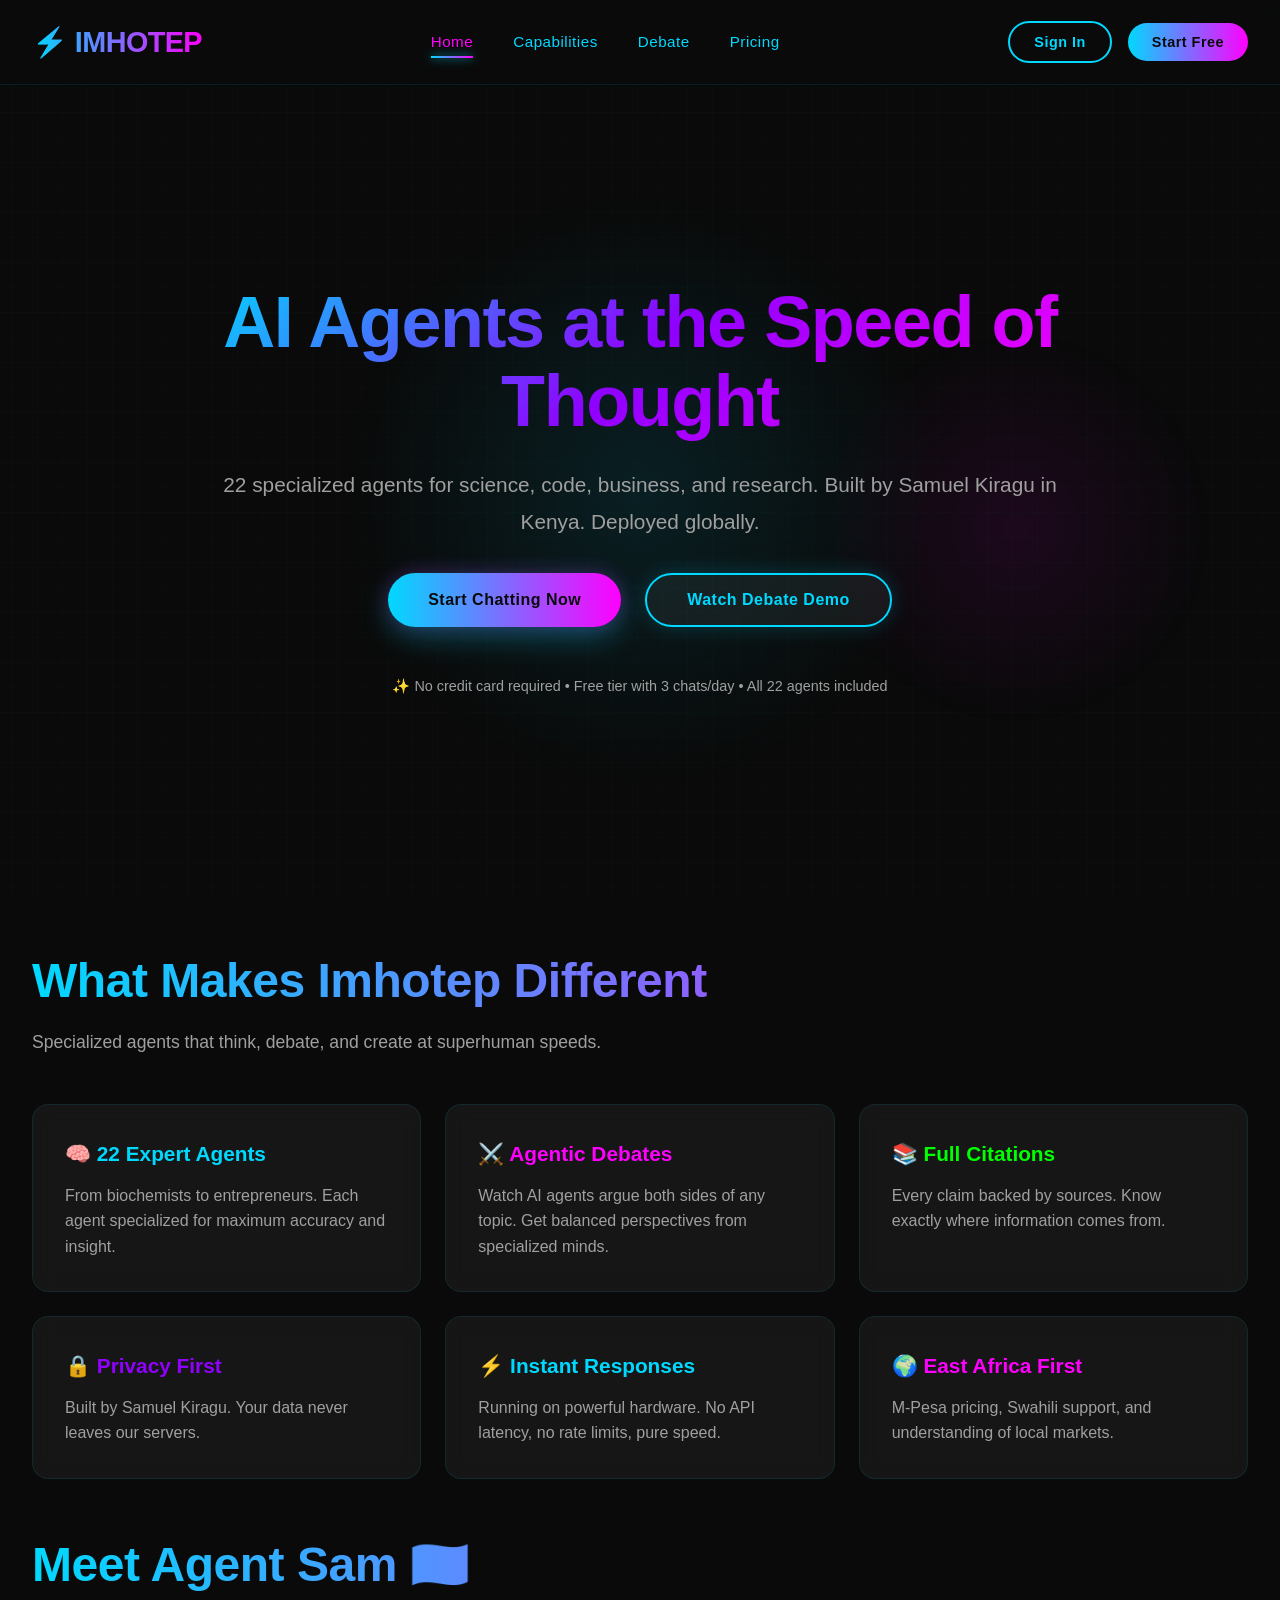
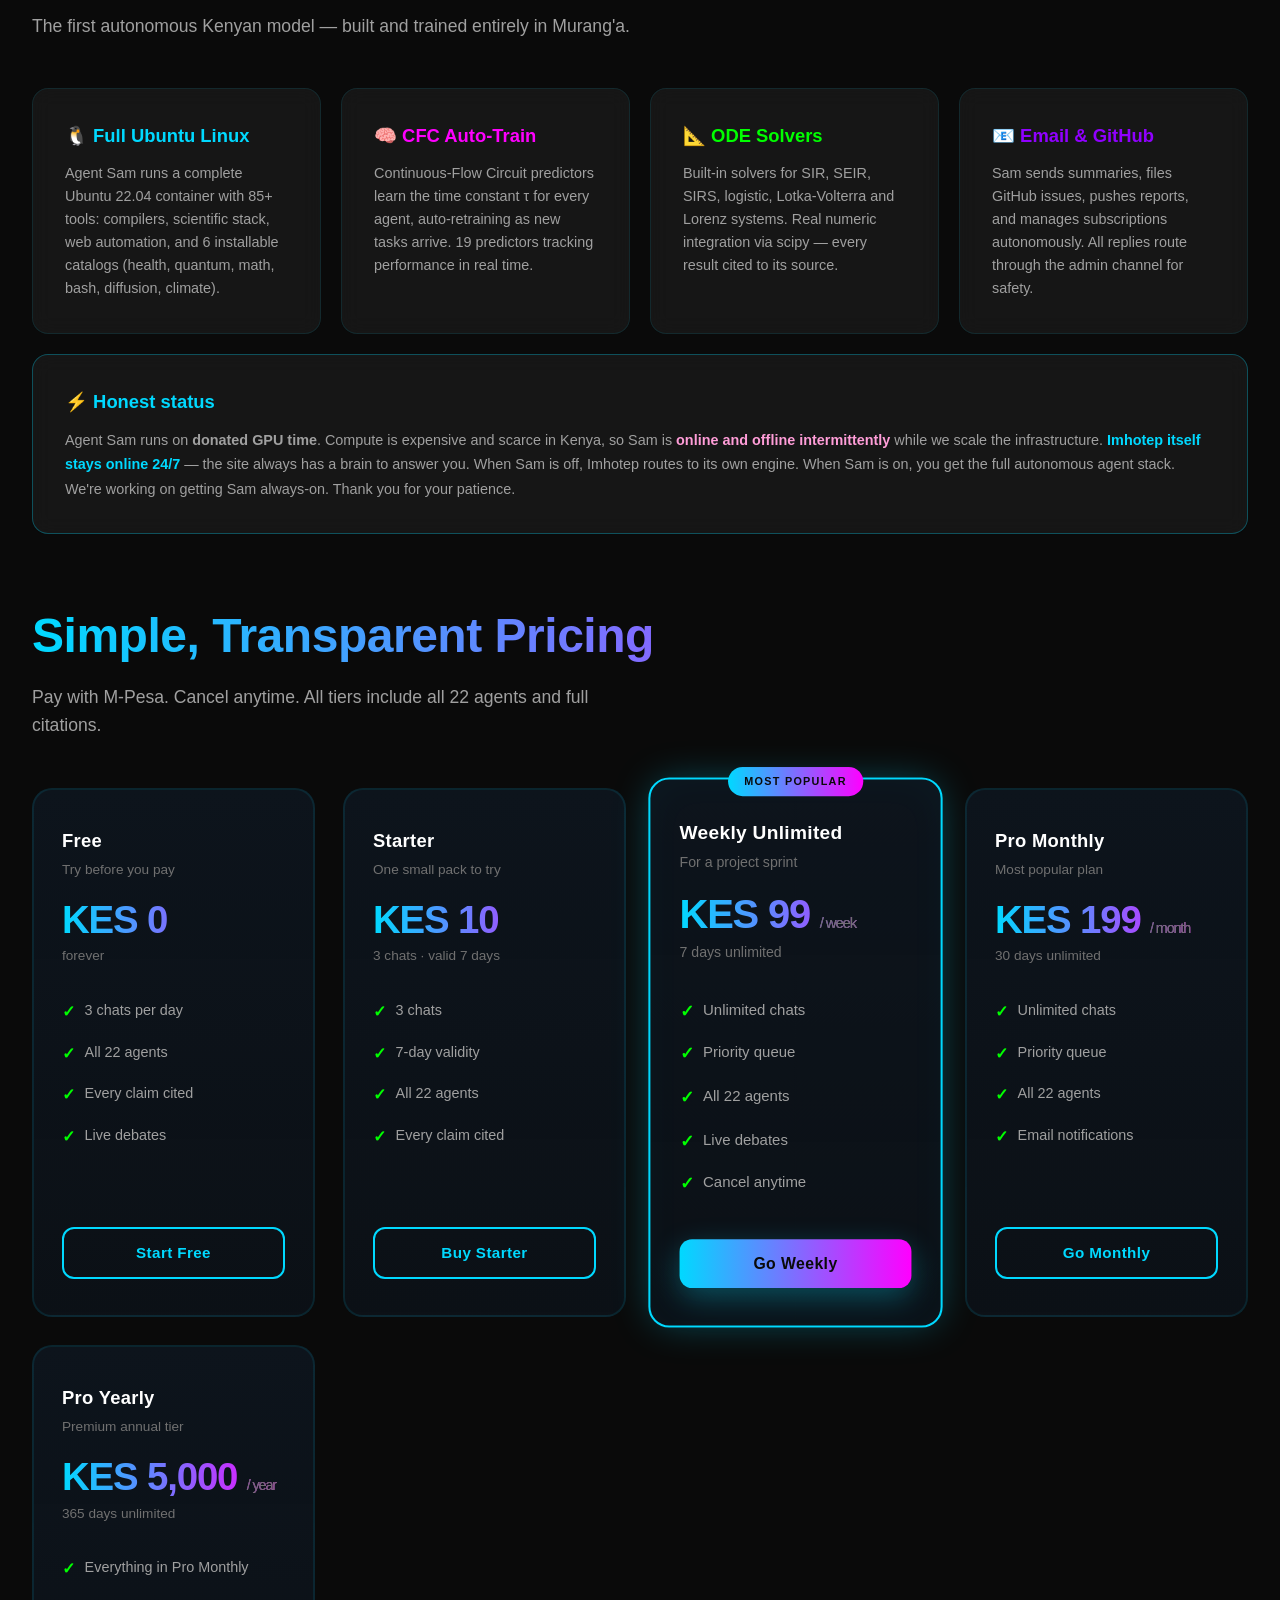
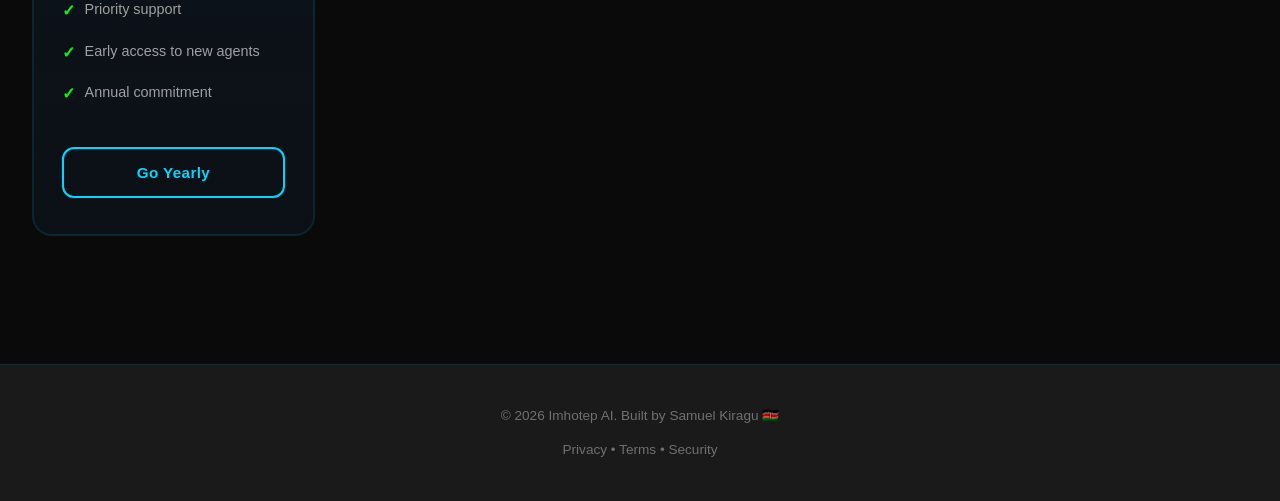
==== commit 03731311: "add Agent Sam section" ====
--- a/index.html
+++ b/index.html
@@ -34,6 +34,43 @@
 <div class="card"><h3 style="color:var(--accent-cyan); font-size:1.3rem; margin-bottom:.75rem;">⚡ Instant Responses</h3><p style="color:var(--text-secondary);">Running on powerful hardware. No API latency, no rate limits, pure speed.</p></div>
 <div class="card"><h3 style="color:var(--accent-magenta); font-size:1.3rem; margin-bottom:.75rem;">🌍 East Africa First</h3><p style="color:var(--text-secondary);">M-Pesa pricing, Swahili support, and understanding of local markets.</p></div>
 </div></section>
+
+<section class="container" style="padding-top:3rem;">
+  <h2 class="section-title">Meet Agent Sam 🇰🇪</h2>
+  <p class="section-subtitle">The first autonomous Kenyan model — built and trained entirely in Murang'a.</p>
+
+  <div style="display:grid; grid-template-columns:repeat(auto-fit,minmax(280px,1fr)); gap:1.25rem; margin-top:2rem;">
+
+    <div class="card">
+      <h3 style="color:var(--accent-cyan); font-size:1.15rem; margin-bottom:.75rem;">🐧 Full Ubuntu Linux</h3>
+      <p style="color:var(--text-secondary); font-size:.9rem;">Agent Sam runs a complete Ubuntu 22.04 container with 85+ tools: compilers, scientific stack, web automation, and 6 installable catalogs (health, quantum, math, bash, diffusion, climate).</p>
+    </div>
+
+    <div class="card">
+      <h3 style="color:var(--accent-magenta); font-size:1.15rem; margin-bottom:.75rem;">🧠 CFC Auto-Train</h3>
+      <p style="color:var(--text-secondary); font-size:.9rem;">Continuous-Flow Circuit predictors learn the time constant τ for every agent, auto-retraining as new tasks arrive. 19 predictors tracking performance in real time.</p>
+    </div>
+
+    <div class="card">
+      <h3 style="color:var(--accent-lime); font-size:1.15rem; margin-bottom:.75rem;">📐 ODE Solvers</h3>
+      <p style="color:var(--text-secondary); font-size:.9rem;">Built-in solvers for SIR, SEIR, SIRS, logistic, Lotka-Volterra and Lorenz systems. Real numeric integration via scipy — every result cited to its source.</p>
+    </div>
+
+    <div class="card">
+      <h3 style="color:var(--accent-purple); font-size:1.15rem; margin-bottom:.75rem;">📧 Email & GitHub</h3>
+      <p style="color:var(--text-secondary); font-size:.9rem;">Sam sends summaries, files GitHub issues, pushes reports, and manages subscriptions autonomously. All replies route through the admin channel for safety.</p>
+    </div>
+
+    <div class="card" style="grid-column:1/-1; border:1px solid rgba(0,217,255,.3);">
+      <h3 style="color:var(--accent-cyan); font-size:1.15rem; margin-bottom:.75rem;">⚡ Honest status</h3>
+      <p style="color:var(--text-secondary); font-size:.9rem; line-height:1.7;">
+        Agent Sam runs on <strong>donated GPU time</strong>. Compute is expensive and scarce in Kenya, so Sam is <strong style="color:#ff9dd8;">online and offline intermittently</strong> while we scale the infrastructure. <strong style="color:#00d9ff;">Imhotep itself stays online 24/7</strong> — the site always has a brain to answer you. When Sam is off, Imhotep routes to its own engine. When Sam is on, you get the full autonomous agent stack. We're working on getting Sam always-on. Thank you for your patience.
+      </p>
+    </div>
+
+  </div>
+</section>
+
 <section class="pricing-section">
 <h2 class="section-title">Simple, Transparent Pricing</h2>
 <p class="section-subtitle">Pay with M-Pesa. Cancel anytime. All tiers include all 22 agents and full citations.</p>
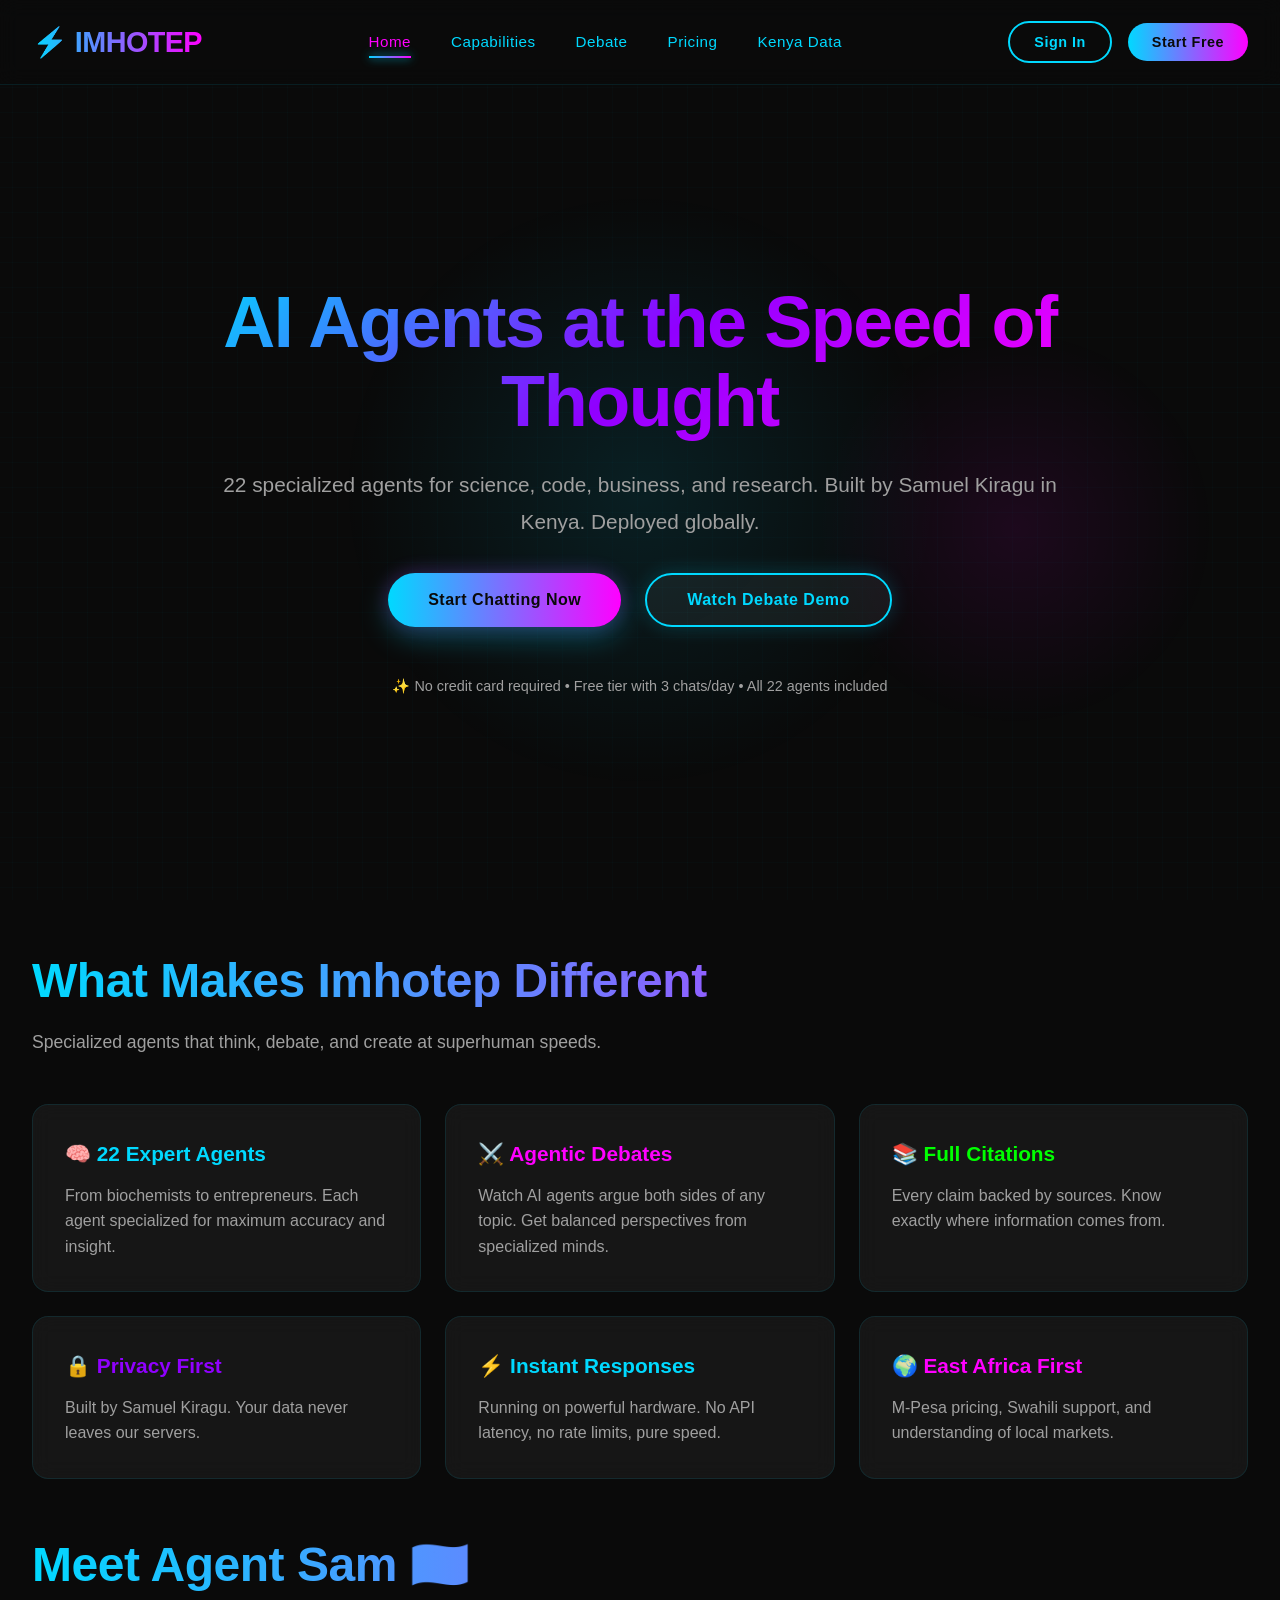
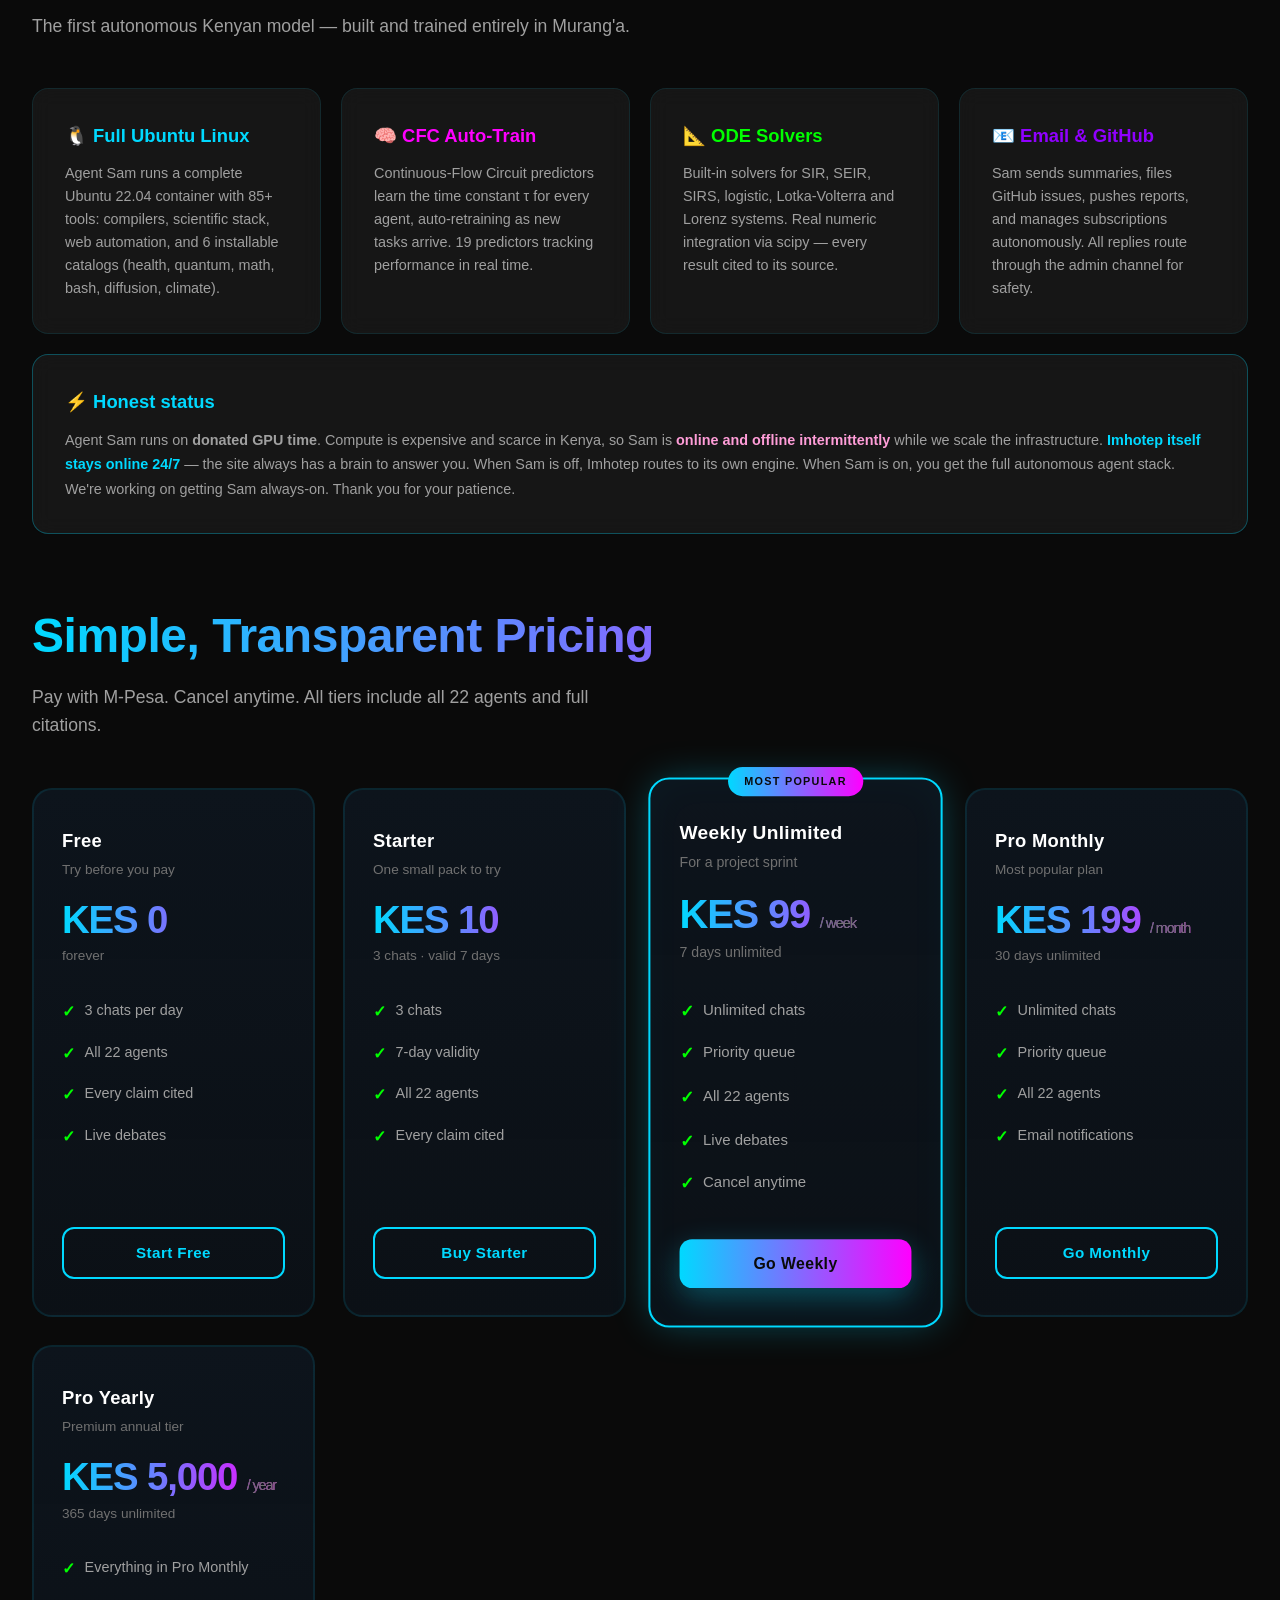
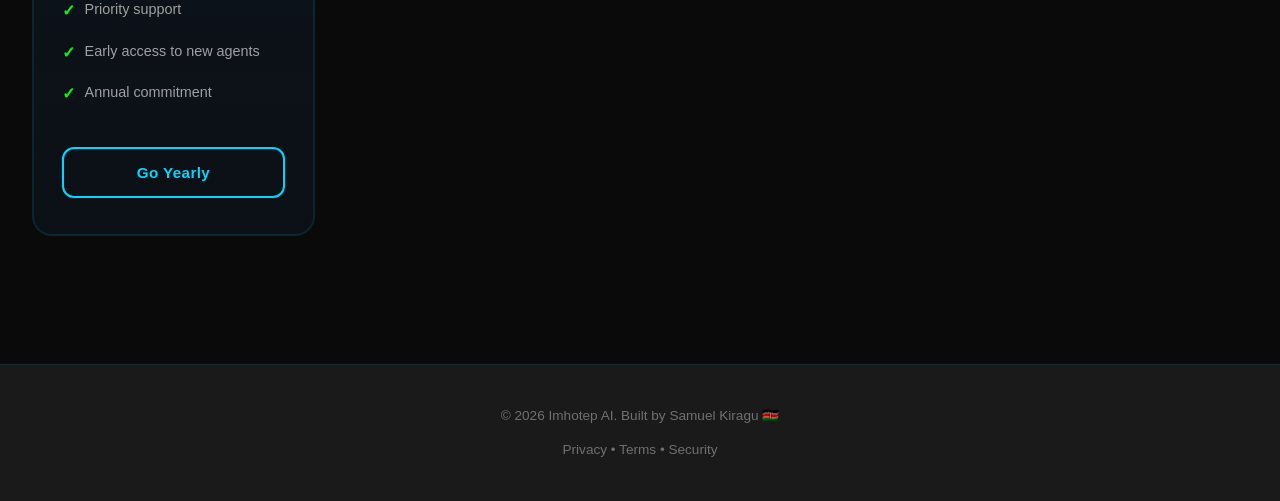
==== commit 5c3476f0: "Add Kenya Data nav link to all pages" ====
--- a/index.html
+++ b/index.html
@@ -9,6 +9,7 @@
 <li><a href="capabilities.html">Capabilities</a></li>
 <li><a href="debate.html">Debate</a></li>
 <li><a href="pricing.html">Pricing</a></li>
+    <li><a href="dashboard.html">Kenya Data</a></li>
 </ul><div class="nav-buttons">
 <button class="nav-btn" onclick="window.location.href='auth.html'">Sign In</button>
 <button class="nav-btn primary" onclick="window.location.href='chat.html'">Start Free</button>
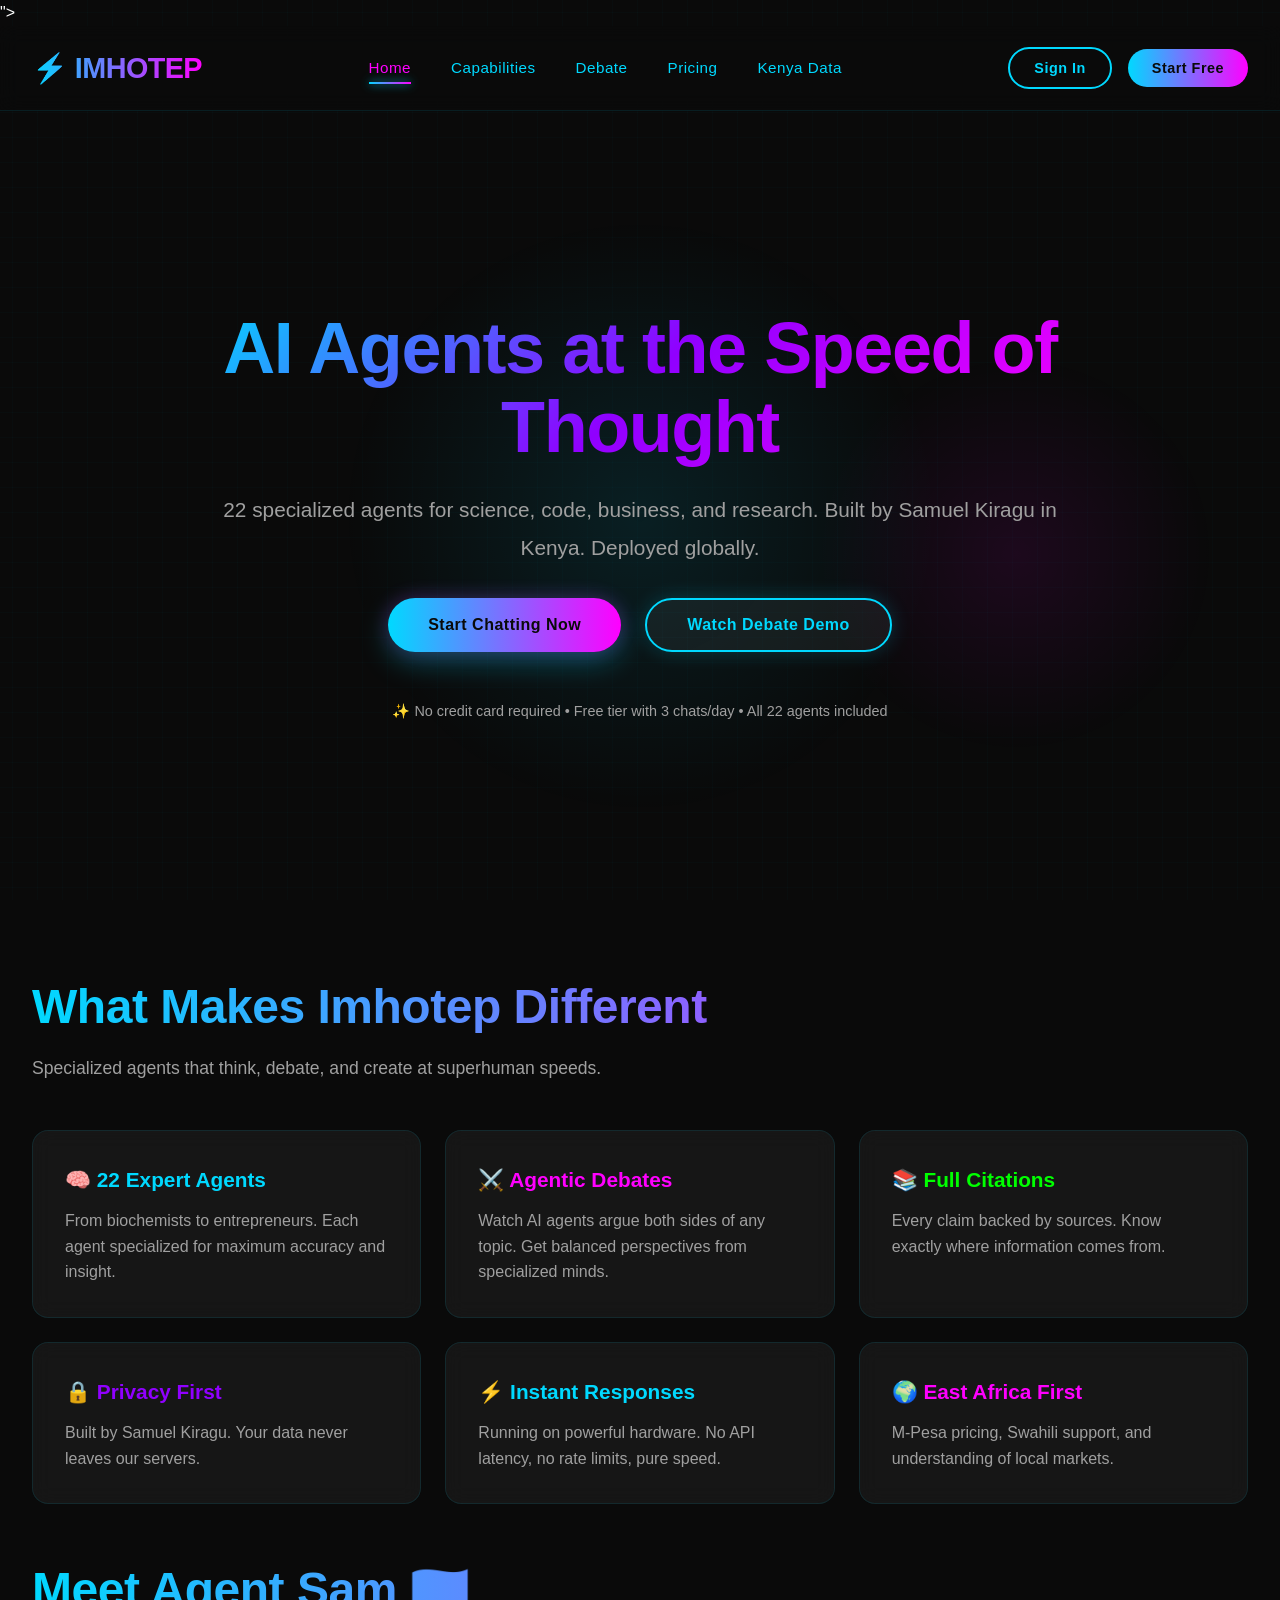
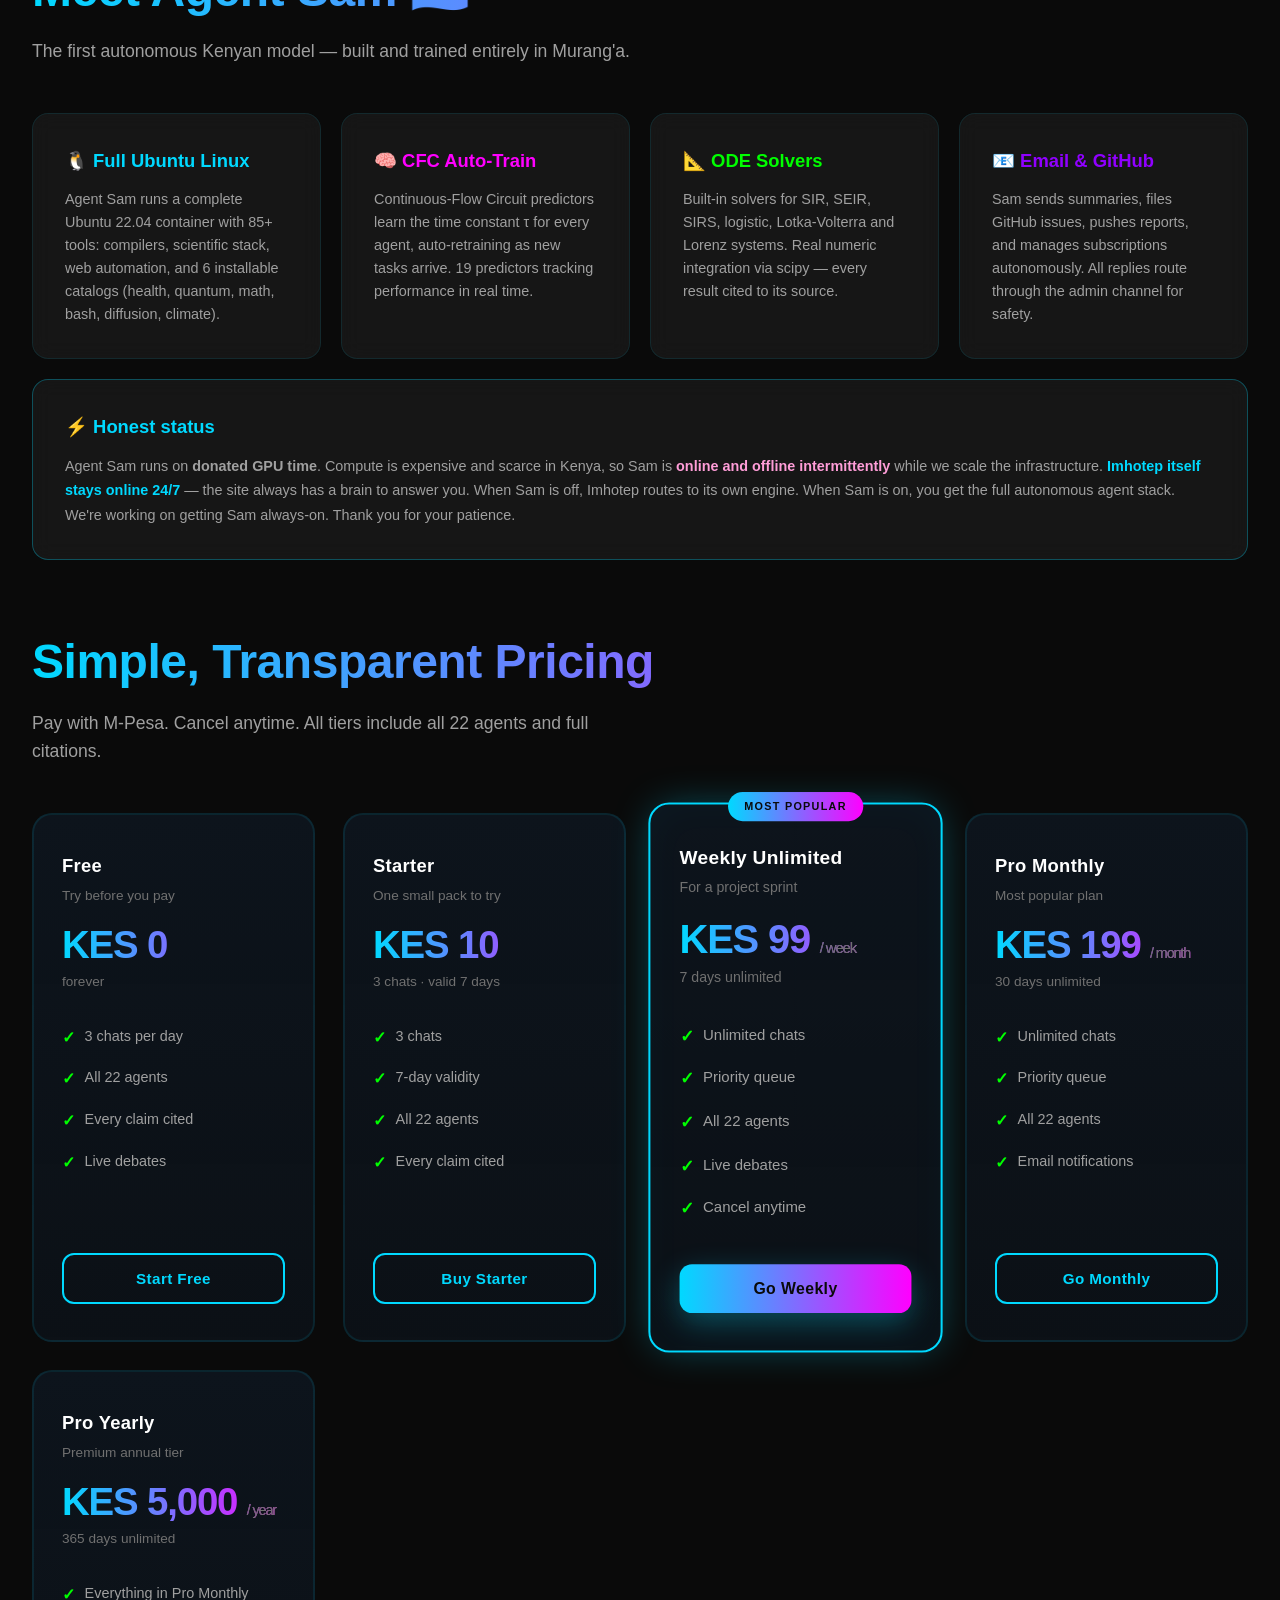
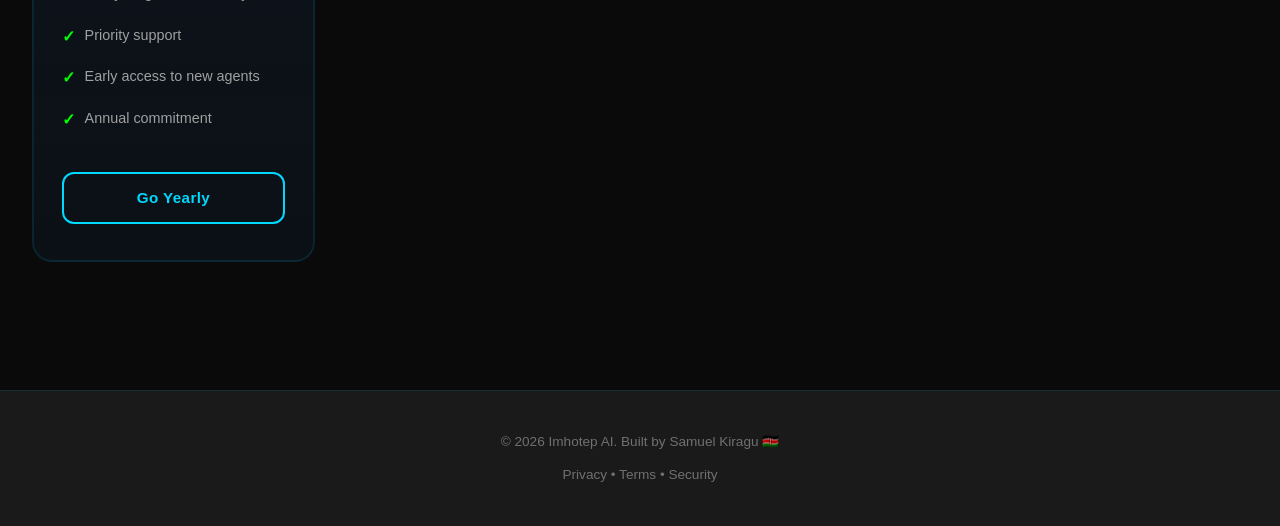
==== commit 922644cf: "seo: google site verification" ====
--- a/index.html
+++ b/index.html
@@ -1,5 +1,7 @@
 <!DOCTYPE html>
 <html lang="en"><head>
+<meta name="google-site-verification" content="<meta name="google-site-verification" content="cAQQmFa_6hEhjhbukHD3yEfe_TWn939ZnGCxlMHR_QQ" />">
+
 <meta charset="UTF-8"><meta name="viewport" content="width=device-width, initial-scale=1.0">
 <title>Imhotep — AI Agents at the Speed of Thought</title>
 <link rel="stylesheet" href="style.css">
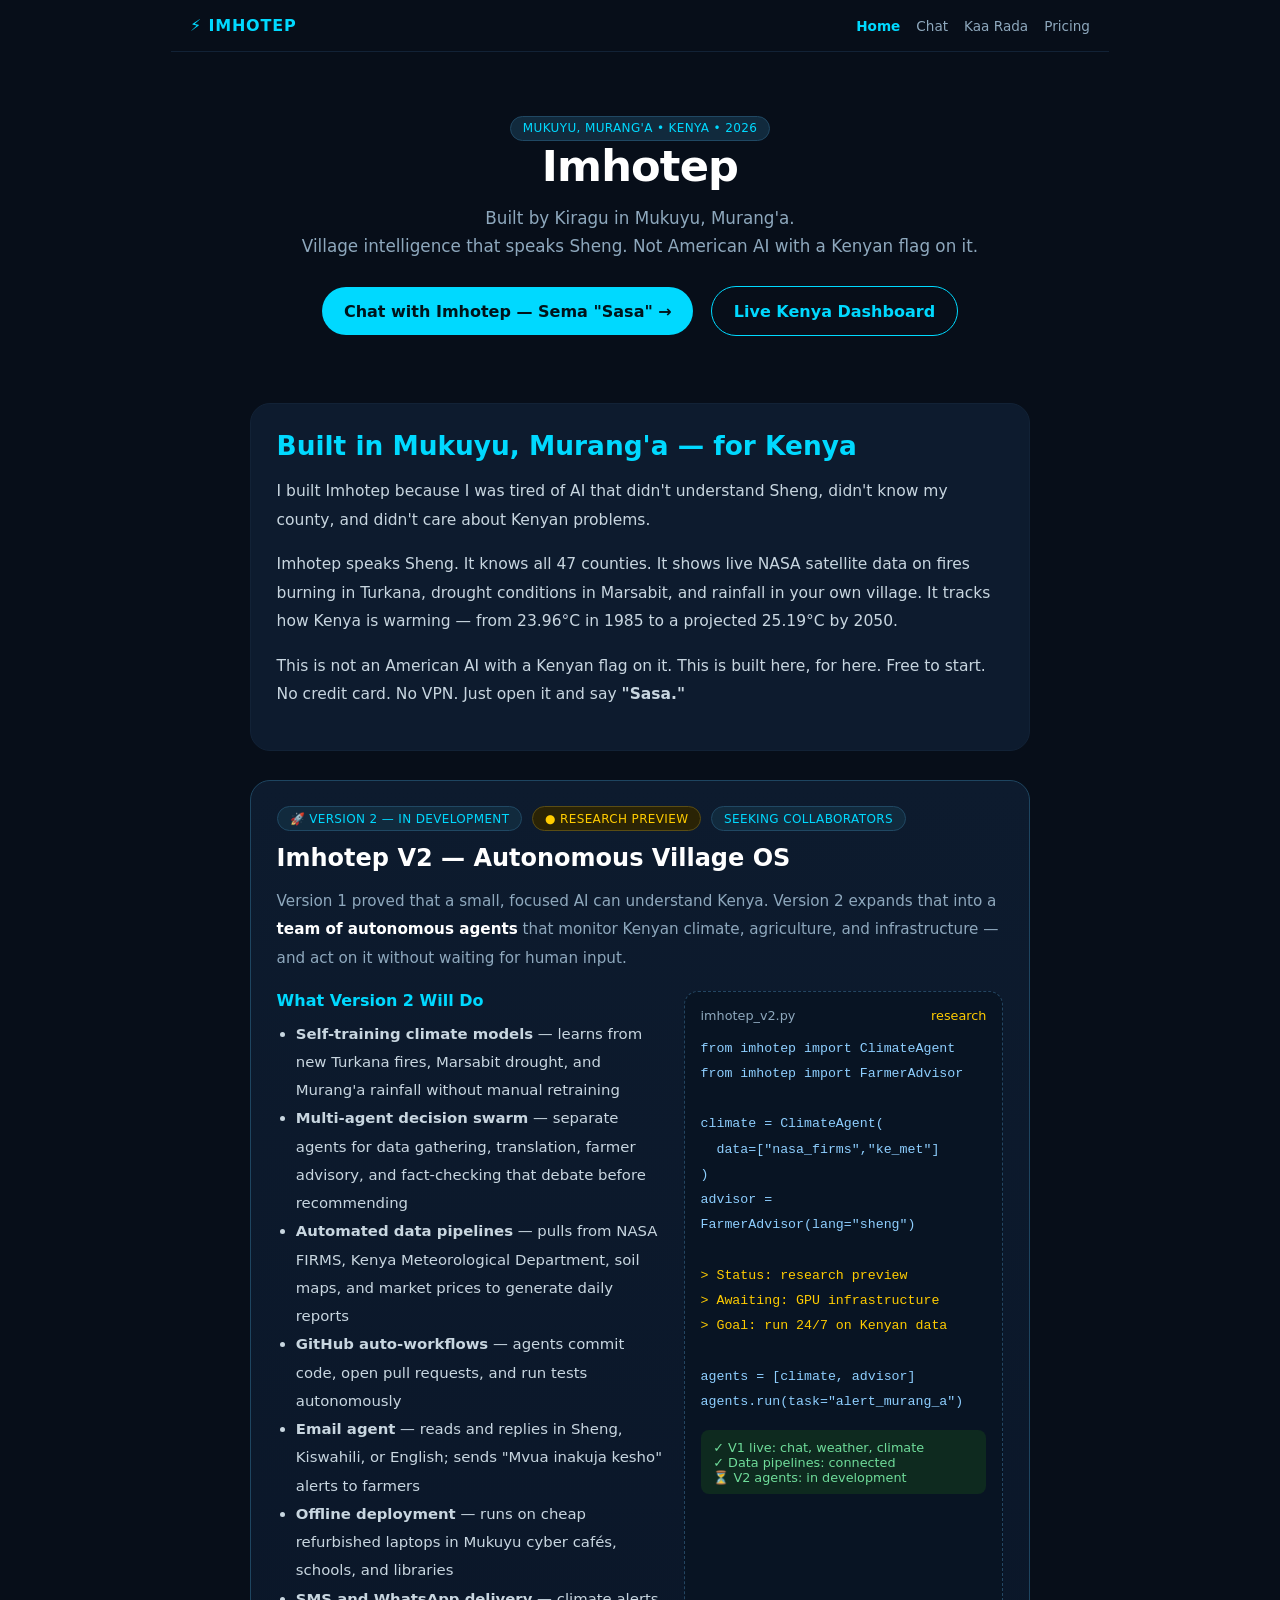
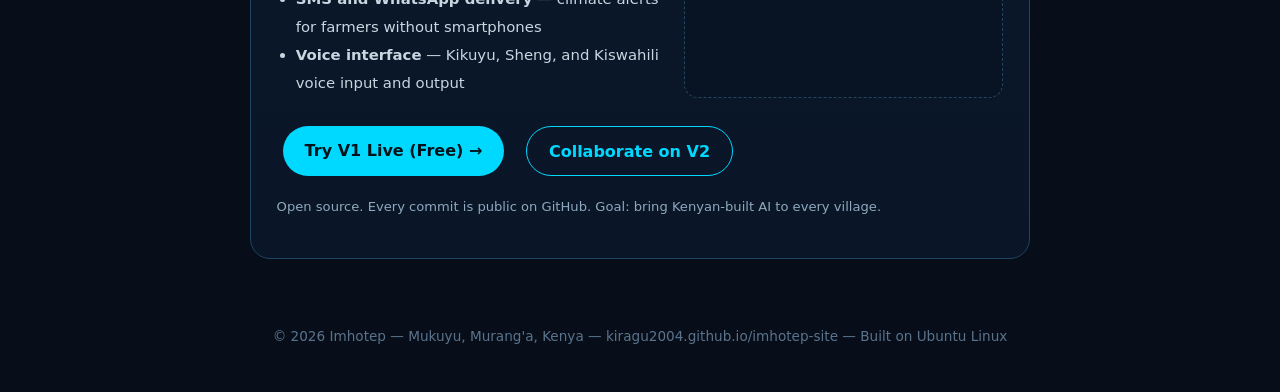
==== commit 7b508a2f: "redesign: professional index.html, V2 roadmap, no KE Hub" ====
--- a/index.html
+++ b/index.html
@@ -1,127 +1,130 @@
-<!DOCTYPE html>
-<html lang="en"><head>
-<meta name="google-site-verification" content="<meta name="google-site-verification" content="cAQQmFa_6hEhjhbukHD3yEfe_TWn939ZnGCxlMHR_QQ" />">
+<!doctype html>
+<html lang="en">
+<head>
+<meta name="google-site-verification" content="cAQQmFa_6hEhjhbukHD3yEfe_TWn939ZnGCxlMHR_QQ" />
 
-<meta charset="UTF-8"><meta name="viewport" content="width=device-width, initial-scale=1.0">
-<title>Imhotep — AI Agents at the Speed of Thought</title>
-<link rel="stylesheet" href="style.css">
-</head><body>
-<nav><div class="logo">⚡ IMHOTEP</div><ul>
-<li><a href="index.html" class="active">Home</a></li>
-<li><a href="capabilities.html">Capabilities</a></li>
-<li><a href="debate.html">Debate</a></li>
-<li><a href="pricing.html">Pricing</a></li>
-    <li><a href="dashboard.html">Kenya Data</a></li>
-</ul><div class="nav-buttons">
-<button class="nav-btn" onclick="window.location.href='auth.html'">Sign In</button>
-<button class="nav-btn primary" onclick="window.location.href='chat.html'">Start Free</button>
-</div></nav>
-<section class="hero"><div class="hero-content">
-<h1>AI Agents at the Speed of Thought</h1>
-<p class="subtitle">22 specialized agents for science, code, business, and research. Built by Samuel Kiragu in Kenya. Deployed globally.</p>
-<div class="hero-buttons">
-<button class="btn-primary" onclick="window.location.href='chat.html'">Start Chatting Now</button>
-<button class="btn-secondary" onclick="window.location.href='debate.html'">Watch Debate Demo</button>
+<meta charset="utf-8">
+<meta name="viewport" content="width=device-width,initial-scale=1">
+<title>Imhotep — Kenyan AI Built in Mukuyu, Murang'a</title>
+<meta name="description" content="Imhotep is a Kenyan AI assistant built in Mukuyu, Murang'a. Speaks Sheng, knows all 47 counties, tracks NASA fires and drought. Version 2 autonomous agents in development.">
+<meta name="keywords" content="Kenyan AI, Imhotep, Sheng AI, Mukuyu Muranga, Kenya climate, NASA fires Kenya, AI Africa">
+<link rel="canonical" href="https://kiragu2004.github.io/imhotep-site/">
+<meta property="og:title" content="Imhotep — Kenyan AI Built in Mukuyu">
+<meta property="og:description" content="AI that speaks Sheng, knows 47 counties, tracks NASA fires and drought. Built in Kenya, for Kenya.">
+<meta property="og:url" content="https://kiragu2004.github.io/imhotep-site/">
+<meta property="og:type" content="website">
+<meta name="twitter:card" content="summary_large_image">
+<style>
+ body{margin:0;background:#070e19;color:#e6eef6;font-family:Inter,system-ui,Segoe UI,sans-serif}
+ .wrap{max-width:780px;margin:0 auto;padding:0 1.2rem}
+ nav{display:flex;justify-content:space-between;align-items:center;padding:1rem 1.2rem;border-bottom:1px solid #122236;max-width:900px;margin:0 auto;flex-wrap:wrap;gap:.5rem}
+ nav .logo{font-weight:900;color:#00d9ff;letter-spacing:.05em}
+ nav ul{list-style:none;display:flex;gap:1rem;margin:0;padding:0;font-size:.85rem;flex-wrap:wrap}
+ nav ul a{color:#8ea8bd;text-decoration:none}
+ nav ul a:hover{color:#00d9ff}
+ nav ul a.active{color:#00d9ff;font-weight:700}
+ .hero{text-align:center;padding:4rem 0 2rem}
+ .hero h1{font-size:2.7rem;margin:0;color:#fff;letter-spacing:-.02em}
+ .hero .sub{color:#8ea8bd;font-size:1.05rem;line-height:1.7;margin-top:.8rem}
+ .btn{display:inline-block;margin:.4rem;background:#00d9ff;color:#00131a;padding:.9rem 1.35rem;border-radius:999px;font-weight:800;text-decoration:none}
+ .btn2{background:transparent;color:#00d9ff;border:1.5px solid #00d9ff}
+ .badge{display:inline-block;background:#112a3d;color:#00d9ff;padding:.28rem .75rem;border-radius:999px;font-size:.75rem;border:1px solid #204863;letter-spacing:.03em}
+ .card{border:1px solid #122236;background:#0d1b2e;border-radius:20px;padding:1.6rem;margin:1.8rem 0}
+ .card h2,.card h3{color:#fff}
+ p{line-height:1.85}
+ .muted{color:#8ea8bd}
+ .grid{display:grid;grid-template-columns:1.1fr .9fr;gap:1rem}
+ @media(max-width:700px){.grid{grid-template-columns:1fr}}
+ code{font-family:ui-monospace,Menlo,monospace}
+ .pulse{animation:pulse 2s infinite}
+ @keyframes pulse{0%{opacity:1}50%{opacity:.5}100%{opacity:1}}
+ footer{text-align:center;color:#5a738c;padding:2.5rem 0 3rem;font-size:.85rem}
+</style>
+</head>
+<body>
+
+<nav>
+ <div class="logo">⚡ IMHOTEP</div>
+ <ul>
+  <li><a href="index.html" class="active">Home</a></li>
+  <li><a href="chat.html">Chat</a></li>
+  <li><a href="dashboard.html">Kaa Rada</a></li>
+  <li><a href="pricing.html">Pricing</a></li>
+ </ul>
+</nav>
+
+<div class="wrap">
+
+<div class="hero">
+ <span class="badge">MUKUYU, MURANG'A • KENYA • 2026</span>
+ <h1>Imhotep</h1>
+ <p class="sub">Built by Kiragu in Mukuyu, Murang'a.<br>Village intelligence that speaks Sheng. Not American AI with a Kenyan flag on it.</p>
+ <div style="margin-top:1.2rem">
+  <a class="btn" href="chat.html">Chat with Imhotep — Sema "Sasa" →</a>
+  <a class="btn btn2" href="dashboard.html">Live Kenya Dashboard</a>
+ </div>
 </div>
-<div style="margin-top:1rem; font-size:.9rem; color:var(--text-secondary);">
-✨ No credit card required • Free tier with 3 chats/day • All 22 agents included
-</div></div></section>
-<section class="container" style="padding-top:3rem;">
-<h2 class="section-title">What Makes Imhotep Different</h2>
-<p class="section-subtitle">Specialized agents that think, debate, and create at superhuman speeds.</p>
-<div style="display:grid; grid-template-columns:repeat(auto-fit,minmax(300px,1fr)); gap:1.5rem; margin-top:2rem;">
-<div class="card"><h3 style="color:var(--accent-cyan); font-size:1.3rem; margin-bottom:.75rem;">🧠 22 Expert Agents</h3><p style="color:var(--text-secondary);">From biochemists to entrepreneurs. Each agent specialized for maximum accuracy and insight.</p></div>
-<div class="card"><h3 style="color:var(--accent-magenta); font-size:1.3rem; margin-bottom:.75rem;">⚔️ Agentic Debates</h3><p style="color:var(--text-secondary);">Watch AI agents argue both sides of any topic. Get balanced perspectives from specialized minds.</p></div>
-<div class="card"><h3 style="color:var(--accent-lime); font-size:1.3rem; margin-bottom:.75rem;">📚 Full Citations</h3><p style="color:var(--text-secondary);">Every claim backed by sources. Know exactly where information comes from.</p></div>
-<div class="card"><h3 style="color:var(--accent-purple); font-size:1.3rem; margin-bottom:.75rem;">🔒 Privacy First</h3><p style="color:var(--text-secondary);">Built by Samuel Kiragu. Your data never leaves our servers.</p></div>
-<div class="card"><h3 style="color:var(--accent-cyan); font-size:1.3rem; margin-bottom:.75rem;">⚡ Instant Responses</h3><p style="color:var(--text-secondary);">Running on powerful hardware. No API latency, no rate limits, pure speed.</p></div>
-<div class="card"><h3 style="color:var(--accent-magenta); font-size:1.3rem; margin-bottom:.75rem;">🌍 East Africa First</h3><p style="color:var(--text-secondary);">M-Pesa pricing, Swahili support, and understanding of local markets.</p></div>
-</div></section>
 
-<section class="container" style="padding-top:3rem;">
-  <h2 class="section-title">Meet Agent Sam 🇰🇪</h2>
-  <p class="section-subtitle">The first autonomous Kenyan model — built and trained entirely in Murang'a.</p>
-
-  <div style="display:grid; grid-template-columns:repeat(auto-fit,minmax(280px,1fr)); gap:1.25rem; margin-top:2rem;">
-
-    <div class="card">
-      <h3 style="color:var(--accent-cyan); font-size:1.15rem; margin-bottom:.75rem;">🐧 Full Ubuntu Linux</h3>
-      <p style="color:var(--text-secondary); font-size:.9rem;">Agent Sam runs a complete Ubuntu 22.04 container with 85+ tools: compilers, scientific stack, web automation, and 6 installable catalogs (health, quantum, math, bash, diffusion, climate).</p>
-    </div>
-
-    <div class="card">
-      <h3 style="color:var(--accent-magenta); font-size:1.15rem; margin-bottom:.75rem;">🧠 CFC Auto-Train</h3>
-      <p style="color:var(--text-secondary); font-size:.9rem;">Continuous-Flow Circuit predictors learn the time constant τ for every agent, auto-retraining as new tasks arrive. 19 predictors tracking performance in real time.</p>
-    </div>
-
-    <div class="card">
-      <h3 style="color:var(--accent-lime); font-size:1.15rem; margin-bottom:.75rem;">📐 ODE Solvers</h3>
-      <p style="color:var(--text-secondary); font-size:.9rem;">Built-in solvers for SIR, SEIR, SIRS, logistic, Lotka-Volterra and Lorenz systems. Real numeric integration via scipy — every result cited to its source.</p>
-    </div>
-
-    <div class="card">
-      <h3 style="color:var(--accent-purple); font-size:1.15rem; margin-bottom:.75rem;">📧 Email & GitHub</h3>
-      <p style="color:var(--text-secondary); font-size:.9rem;">Sam sends summaries, files GitHub issues, pushes reports, and manages subscriptions autonomously. All replies route through the admin channel for safety.</p>
-    </div>
-
-    <div class="card" style="grid-column:1/-1; border:1px solid rgba(0,217,255,.3);">
-      <h3 style="color:var(--accent-cyan); font-size:1.15rem; margin-bottom:.75rem;">⚡ Honest status</h3>
-      <p style="color:var(--text-secondary); font-size:.9rem; line-height:1.7;">
-        Agent Sam runs on <strong>donated GPU time</strong>. Compute is expensive and scarce in Kenya, so Sam is <strong style="color:#ff9dd8;">online and offline intermittently</strong> while we scale the infrastructure. <strong style="color:#00d9ff;">Imhotep itself stays online 24/7</strong> — the site always has a brain to answer you. When Sam is off, Imhotep routes to its own engine. When Sam is on, you get the full autonomous agent stack. We're working on getting Sam always-on. Thank you for your patience.
-      </p>
-    </div>
-
-  </div>
+<section class="card">
+ <h2 style="color:#00d9ff;font-size:1.65rem;margin:0 0 1rem">Built in Mukuyu, Murang'a — for Kenya</h2>
+ <p style="color:#c8d6e0;font-size:.97rem">I built Imhotep because I was tired of AI that didn't understand Sheng, didn't know my county, and didn't care about Kenyan problems.</p>
+ <p style="color:#c8d6e0;font-size:.97rem">Imhotep speaks Sheng. It knows all 47 counties. It shows live NASA satellite data on fires burning in Turkana, drought conditions in Marsabit, and rainfall in your own village. It tracks how Kenya is warming — from 23.96°C in 1985 to a projected 25.19°C by 2050.</p>
+ <p style="color:#c8d6e0;font-size:.97rem">This is not an American AI with a Kenyan flag on it. This is built here, for here. Free to start. No credit card. No VPN. Just open it and say <strong>"Sasa."</strong></p>
 </section>
 
-<section class="pricing-section">
-<h2 class="section-title">Simple, Transparent Pricing</h2>
-<p class="section-subtitle">Pay with M-Pesa. Cancel anytime. All tiers include all 22 agents and full citations.</p>
-<div class="pricing-grid">
-<div class="pricing-card">
-<h3>Free</h3><div class="desc">Try before you pay</div>
-<div class="price">KES 0</div><div class="price-period">forever</div>
-<ul><li>3 chats per day</li><li>All 22 agents</li><li>Every claim cited</li><li>Live debates</li></ul>
-<button class="price-btn" onclick="window.location.href='chat.html'">Start Free</button>
+<section class="card" style="border-color:#1e4560;background:linear-gradient(180deg,#0d1b2e,#0a1628)">
+ <div style="display:flex;gap:.6rem;flex-wrap:wrap;align-items:center;margin-bottom:.8rem">
+  <span class="badge">🚀 VERSION 2 — IN DEVELOPMENT</span>
+  <span class="badge" style="color:#ffcc00;border-color:#5a4d14;background:#2a2305"><span class="pulse">●</span> RESEARCH PREVIEW</span>
+  <span class="badge">SEEKING COLLABORATORS</span>
+ </div>
+
+ <h3 style="font-size:1.5rem;margin:.2rem 0 .6rem">Imhotep V2 — Autonomous Village OS</h3>
+ <p class="muted" style="font-size:.95rem">Version 1 proved that a small, focused AI can understand Kenya. Version 2 expands that into a <strong style="color:#fff">team of autonomous agents</strong> that monitor Kenyan climate, agriculture, and infrastructure — and act on it without waiting for human input.</p>
+
+ <div class="grid" style="margin-top:1.2rem">
+  <div>
+   <h4 style="color:#00d9ff;margin:0 0 .6rem">What Version 2 Will Do</h4>
+   <ul style="color:#c8d6e0;font-size:.93rem;line-height:1.9;padding-left:1.2rem;margin:0">
+    <li><strong>Self-training climate models</strong> — learns from new Turkana fires, Marsabit drought, and Murang'a rainfall without manual retraining</li>
+    <li><strong>Multi-agent decision swarm</strong> — separate agents for data gathering, translation, farmer advisory, and fact-checking that debate before recommending</li>
+    <li><strong>Automated data pipelines</strong> — pulls from NASA FIRMS, Kenya Meteorological Department, soil maps, and market prices to generate daily reports</li>
+    <li><strong>GitHub auto-workflows</strong> — agents commit code, open pull requests, and run tests autonomously</li>
+    <li><strong>Email agent</strong> — reads and replies in Sheng, Kiswahili, or English; sends "Mvua inakuja kesho" alerts to farmers</li>
+    <li><strong>Offline deployment</strong> — runs on cheap refurbished laptops in Mukuyu cyber cafés, schools, and libraries</li>
+    <li><strong>SMS and WhatsApp delivery</strong> — climate alerts for farmers without smartphones</li>
+    <li><strong>Voice interface</strong> — Kikuyu, Sheng, and Kiswahili voice input and output</li>
+   </ul>
+  </div>
+  <div style="background:#081423;border:1px dashed #234561;border-radius:14px;padding:1rem">
+   <div style="display:flex;justify-content:space-between"><span class="muted" style="font-size:.8rem">imhotep_v2.py</span><span style="color:#ffcc00;font-size:.8rem">research</span></div>
+   <code style="display:block;margin-top:.8rem;color:#8ecfff;font-size:.83rem;line-height:1.9">
+    from imhotep import ClimateAgent<br>
+    from imhotep import FarmerAdvisor<br>
+    <br>
+    climate = ClimateAgent(<br>
+    &nbsp;&nbsp;data=["nasa_firms","ke_met"]<br>
+    )<br>
+    advisor = FarmerAdvisor(lang="sheng")<br>
+    <br>
+    <span style="color:#ffcc00">&gt; Status: research preview<br>&gt; Awaiting: GPU infrastructure<br>&gt; Goal: run 24/7 on Kenyan data</span><br>
+    <br>
+    agents = [climate, advisor]<br>
+    agents.run(task="alert_murang_a")
+   </code>
+   <div style="margin-top:1rem;background:#0e2a1f;border-radius:8px;padding:.6rem .8rem;font-size:.8rem;color:#6fdc9a">✓ V1 live: chat, weather, climate<br>✓ Data pipelines: connected<br>⏳ V2 agents: in development</div>
+  </div>
+ </div>
+
+ <div style="margin-top:1.4rem;display:flex;flex-wrap:wrap;gap:.6rem">
+  <a class="btn" href="chat.html">Try V1 Live (Free) →</a>
+  <a class="btn btn2" href="mailto:kiragukamau2004@gmail.com?subject=Imhotep V2 — I want to help">Collaborate on V2</a>
+ </div>
+ <p class="muted" style="font-size:.82rem;margin-top:.8rem">Open source. Every commit is public on GitHub. Goal: bring Kenyan-built AI to every village.</p>
+</section>
+
+<footer>© 2026 Imhotep — Mukuyu, Murang'a, Kenya — kiragu2004.github.io/imhotep-site — Built on Ubuntu Linux</footer>
+
 </div>
-<div class="pricing-card">
-<h3>Starter</h3><div class="desc">One small pack to try</div>
-<div class="price">KES 10</div><div class="price-period">3 chats · valid 7 days</div>
-<ul><li>3 chats</li><li>7-day validity</li><li>All 22 agents</li><li>Every claim cited</li></ul>
-<button class="price-btn" onclick="buy('starter')">Buy Starter</button>
-</div>
-<div class="pricing-card featured">
-<h3>Weekly Unlimited</h3><div class="desc">For a project sprint</div>
-<div class="price">KES 99 <small>/ week</small></div><div class="price-period">7 days unlimited</div>
-<ul><li>Unlimited chats</li><li>Priority queue</li><li>All 22 agents</li><li>Live debates</li><li>Cancel anytime</li></ul>
-<button class="price-btn" onclick="buy('weekly')">Go Weekly</button>
-</div>
-<div class="pricing-card">
-<h3>Pro Monthly</h3><div class="desc">Most popular plan</div>
-<div class="price">KES 199 <small>/ month</small></div><div class="price-period">30 days unlimited</div>
-<ul><li>Unlimited chats</li><li>Priority queue</li><li>All 22 agents</li><li>Email notifications</li></ul>
-<button class="price-btn" onclick="buy('monthly')">Go Monthly</button>
-</div>
-<div class="pricing-card">
-<h3>Pro Yearly</h3><div class="desc">Premium annual tier</div>
-<div class="price">KES 5,000 <small>/ year</small></div><div class="price-period">365 days unlimited</div>
-<ul><li>Everything in Pro Monthly</li><li>Priority support</li><li>Early access to new agents</li><li>Annual commitment</li></ul>
-<button class="price-btn" onclick="buy('yearly')">Go Yearly</button>
-</div>
-</div></section>
-<footer>
-<p style="margin-bottom:.75rem;">© 2026 Imhotep AI. Built by Samuel Kiragu 🇰🇪</p>
-<p>Privacy • Terms • Security</p>
-</footer>
-<script>
-const API = "https://imhotep-agentic-ai.onrender.com";
-async function buy(tier){
-let email="";
-try{const u=JSON.parse(localStorage.getItem("imhotep_user")||"null");if(u&&u.email)email=u.email;}catch(e){}
-if(!email){email=prompt("Enter your email for the receipt:");if(!email||!email.includes("@"))return;}
-try{const r=await fetch(API+"/checkout",{method:"POST",headers:{"Content-Type":"application/json"},body:JSON.stringify({tier,email})});
-const data=await r.json();
-if(data.payment_url)window.location.href=data.payment_url;
-else alert("Payment link unavailable. Try again later.");}catch(e){alert("Error: "+e.message);}}
-</script>
-</body></html>+</body>
+</html>
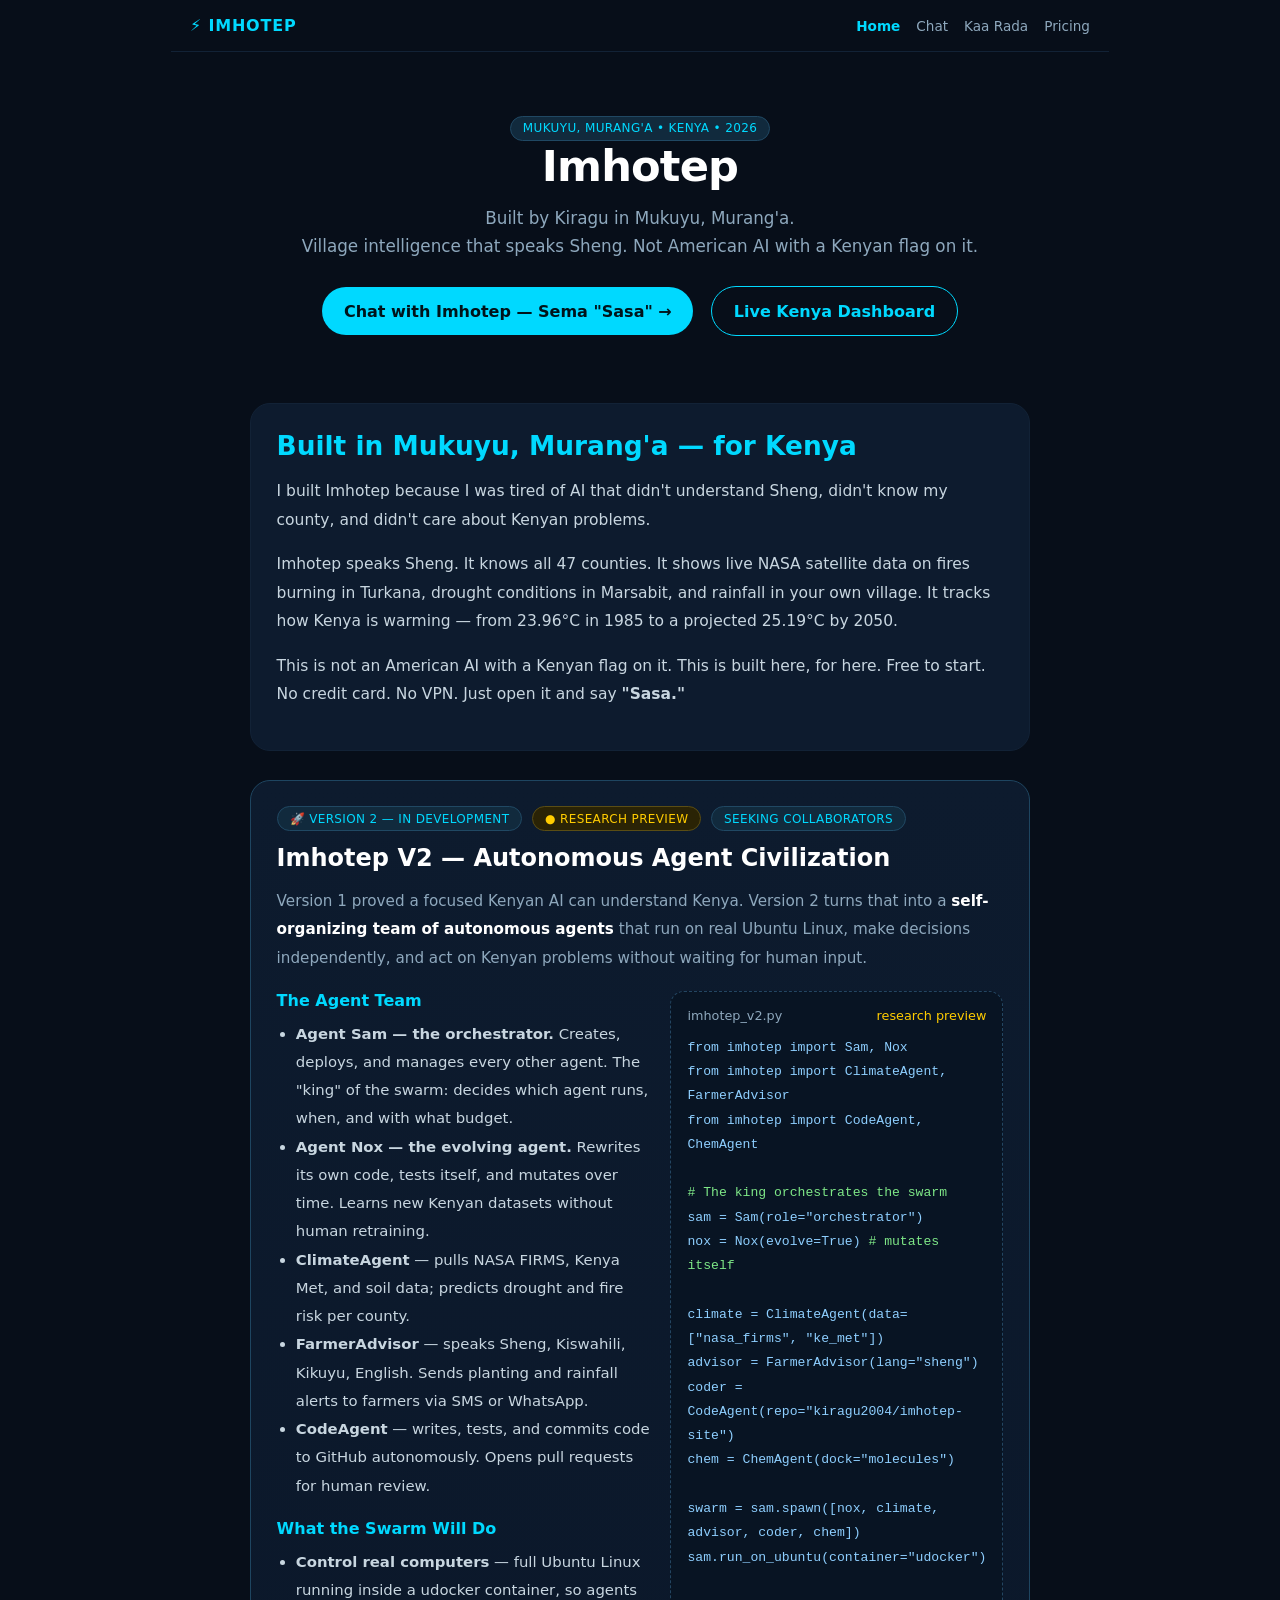
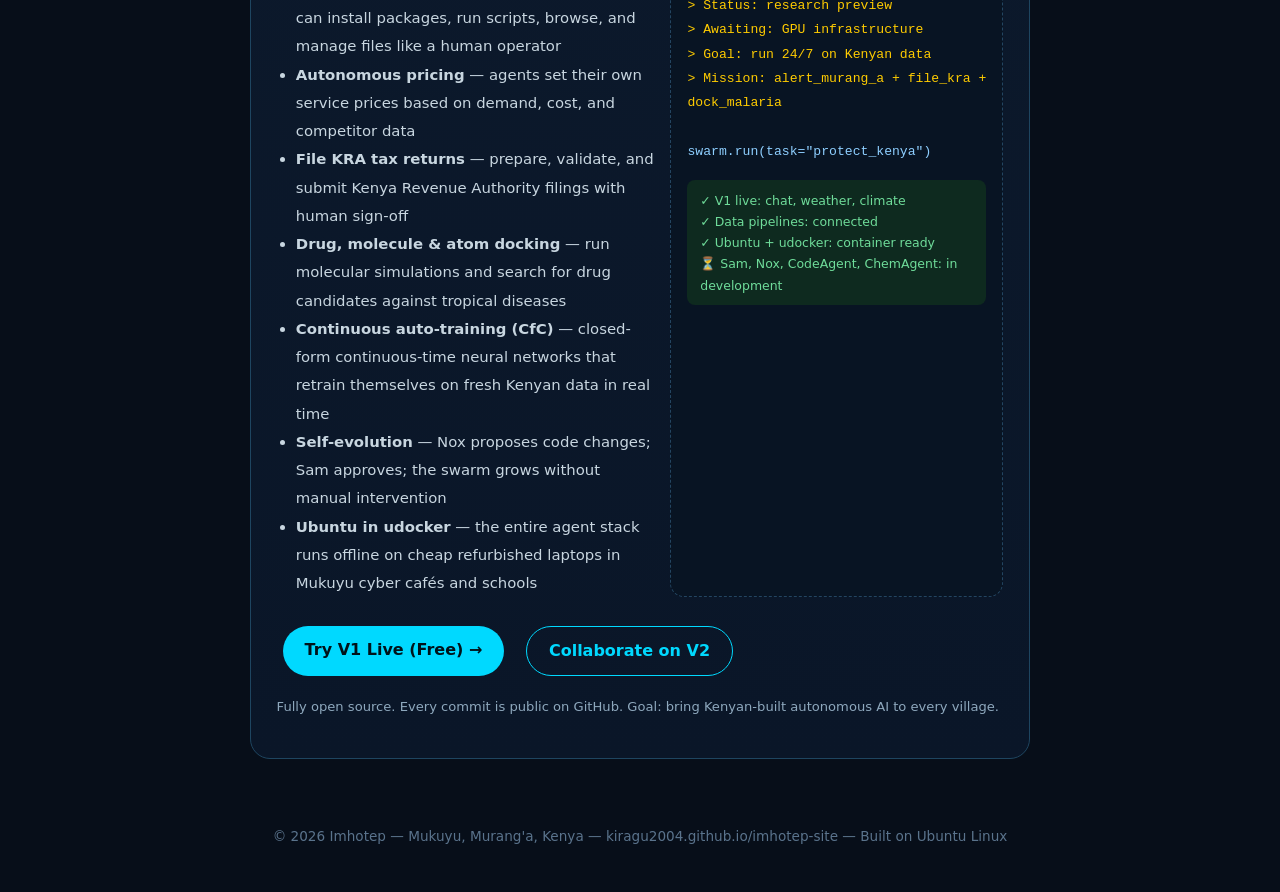
==== commit d54da225: "v2: expand roadmap — Sam, Nox, autonomous agents, udocker" ====
--- a/index.html
+++ b/index.html
@@ -79,40 +79,60 @@
   <span class="badge">SEEKING COLLABORATORS</span>
  </div>
 
- <h3 style="font-size:1.5rem;margin:.2rem 0 .6rem">Imhotep V2 — Autonomous Village OS</h3>
- <p class="muted" style="font-size:.95rem">Version 1 proved that a small, focused AI can understand Kenya. Version 2 expands that into a <strong style="color:#fff">team of autonomous agents</strong> that monitor Kenyan climate, agriculture, and infrastructure — and act on it without waiting for human input.</p>
+ <h3 style="font-size:1.5rem;margin:.2rem 0 .6rem">Imhotep V2 — Autonomous Agent Civilization</h3>
+ <p class="muted" style="font-size:.95rem">Version 1 proved a focused Kenyan AI can understand Kenya. Version 2 turns that into a <strong style="color:#fff">self-organizing team of autonomous agents</strong> that run on real Ubuntu Linux, make decisions independently, and act on Kenyan problems without waiting for human input.</p>
 
  <div class="grid" style="margin-top:1.2rem">
   <div>
-   <h4 style="color:#00d9ff;margin:0 0 .6rem">What Version 2 Will Do</h4>
+   <h4 style="color:#00d9ff;margin:0 0 .6rem">The Agent Team</h4>
    <ul style="color:#c8d6e0;font-size:.93rem;line-height:1.9;padding-left:1.2rem;margin:0">
-    <li><strong>Self-training climate models</strong> — learns from new Turkana fires, Marsabit drought, and Murang'a rainfall without manual retraining</li>
-    <li><strong>Multi-agent decision swarm</strong> — separate agents for data gathering, translation, farmer advisory, and fact-checking that debate before recommending</li>
-    <li><strong>Automated data pipelines</strong> — pulls from NASA FIRMS, Kenya Meteorological Department, soil maps, and market prices to generate daily reports</li>
-    <li><strong>GitHub auto-workflows</strong> — agents commit code, open pull requests, and run tests autonomously</li>
-    <li><strong>Email agent</strong> — reads and replies in Sheng, Kiswahili, or English; sends "Mvua inakuja kesho" alerts to farmers</li>
-    <li><strong>Offline deployment</strong> — runs on cheap refurbished laptops in Mukuyu cyber cafés, schools, and libraries</li>
-    <li><strong>SMS and WhatsApp delivery</strong> — climate alerts for farmers without smartphones</li>
-    <li><strong>Voice interface</strong> — Kikuyu, Sheng, and Kiswahili voice input and output</li>
+    <li><strong>Agent Sam — the orchestrator.</strong> Creates, deploys, and manages every other agent. The "king" of the swarm: decides which agent runs, when, and with what budget.</li>
+    <li><strong>Agent Nox — the evolving agent.</strong> Rewrites its own code, tests itself, and mutates over time. Learns new Kenyan datasets without human retraining.</li>
+    <li><strong>ClimateAgent</strong> — pulls NASA FIRMS, Kenya Met, and soil data; predicts drought and fire risk per county.</li>
+    <li><strong>FarmerAdvisor</strong> — speaks Sheng, Kiswahili, Kikuyu, English. Sends planting and rainfall alerts to farmers via SMS or WhatsApp.</li>
+    <li><strong>CodeAgent</strong> — writes, tests, and commits code to GitHub autonomously. Opens pull requests for human review.</li>
+   </ul>
+
+   <h4 style="color:#00d9ff;margin:1.2rem 0 .6rem">What the Swarm Will Do</h4>
+   <ul style="color:#c8d6e0;font-size:.93rem;line-height:1.9;padding-left:1.2rem;margin:0">
+    <li><strong>Control real computers</strong> — full Ubuntu Linux running inside a udocker container, so agents can install packages, run scripts, browse, and manage files like a human operator</li>
+    <li><strong>Autonomous pricing</strong> — agents set their own service prices based on demand, cost, and competitor data</li>
+    <li><strong>File KRA tax returns</strong> — prepare, validate, and submit Kenya Revenue Authority filings with human sign-off</li>
+    <li><strong>Drug, molecule & atom docking</strong> — run molecular simulations and search for drug candidates against tropical diseases</li>
+    <li><strong>Continuous auto-training (CfC)</strong> — closed-form continuous-time neural networks that retrain themselves on fresh Kenyan data in real time</li>
+    <li><strong>Self-evolution</strong> — Nox proposes code changes; Sam approves; the swarm grows without manual intervention</li>
+    <li><strong>Ubuntu in udocker</strong> — the entire agent stack runs offline on cheap refurbished laptops in Mukuyu cyber cafés and schools</li>
    </ul>
   </div>
   <div style="background:#081423;border:1px dashed #234561;border-radius:14px;padding:1rem">
-   <div style="display:flex;justify-content:space-between"><span class="muted" style="font-size:.8rem">imhotep_v2.py</span><span style="color:#ffcc00;font-size:.8rem">research</span></div>
-   <code style="display:block;margin-top:.8rem;color:#8ecfff;font-size:.83rem;line-height:1.9">
-    from imhotep import ClimateAgent<br>
-    from imhotep import FarmerAdvisor<br>
+   <div style="display:flex;justify-content:space-between"><span class="muted" style="font-size:.8rem">imhotep_v2.py</span><span style="color:#ffcc00;font-size:.8rem">research preview</span></div>
+   <code style="display:block;margin-top:.8rem;color:#8ecfff;font-size:.82rem;line-height:1.85">
+    from imhotep import Sam, Nox<br>
+    from imhotep import ClimateAgent, FarmerAdvisor<br>
+    from imhotep import CodeAgent, ChemAgent<br>
     <br>
-    climate = ClimateAgent(<br>
-    &nbsp;&nbsp;data=["nasa_firms","ke_met"]<br>
-    )<br>
+    <span style="color:#7ee787"># The king orchestrates the swarm</span><br>
+    sam = Sam(role="orchestrator")<br>
+    nox = Nox(evolve=True)  <span style="color:#7ee787"># mutates itself</span><br>
+    <br>
+    climate = ClimateAgent(data=["nasa_firms", "ke_met"])<br>
     advisor = FarmerAdvisor(lang="sheng")<br>
+    coder   = CodeAgent(repo="kiragu2004/imhotep-site")<br>
+    chem    = ChemAgent(dock="molecules")<br>
     <br>
-    <span style="color:#ffcc00">&gt; Status: research preview<br>&gt; Awaiting: GPU infrastructure<br>&gt; Goal: run 24/7 on Kenyan data</span><br>
+    swarm = sam.spawn([nox, climate, advisor, coder, chem])<br>
+    sam.run_on_ubuntu(container="udocker")<br>
     <br>
-    agents = [climate, advisor]<br>
-    agents.run(task="alert_murang_a")
+    <span style="color:#ffcc00">&gt; Status: research preview<br>&gt; Awaiting: GPU infrastructure<br>&gt; Goal: run 24/7 on Kenyan data<br>&gt; Mission: alert_murang_a + file_kra + dock_malaria</span><br>
+    <br>
+    swarm.run(task="protect_kenya")
    </code>
-   <div style="margin-top:1rem;background:#0e2a1f;border-radius:8px;padding:.6rem .8rem;font-size:.8rem;color:#6fdc9a">✓ V1 live: chat, weather, climate<br>✓ Data pipelines: connected<br>⏳ V2 agents: in development</div>
+   <div style="margin-top:1rem;background:#0e2a1f;border-radius:8px;padding:.6rem .8rem;font-size:.78rem;color:#6fdc9a;line-height:1.7">
+    ✓ V1 live: chat, weather, climate<br>
+    ✓ Data pipelines: connected<br>
+    ✓ Ubuntu + udocker: container ready<br>
+    ⏳ Sam, Nox, CodeAgent, ChemAgent: in development
+   </div>
   </div>
  </div>
 
@@ -120,7 +140,7 @@
   <a class="btn" href="chat.html">Try V1 Live (Free) →</a>
   <a class="btn btn2" href="mailto:kiragukamau2004@gmail.com?subject=Imhotep V2 — I want to help">Collaborate on V2</a>
  </div>
- <p class="muted" style="font-size:.82rem;margin-top:.8rem">Open source. Every commit is public on GitHub. Goal: bring Kenyan-built AI to every village.</p>
+ <p class="muted" style="font-size:.82rem;margin-top:.8rem">Fully open source. Every commit is public on GitHub. Goal: bring Kenyan-built autonomous AI to every village.</p>
 </section>
 
 <footer>© 2026 Imhotep — Mukuyu, Murang'a, Kenya — kiragu2004.github.io/imhotep-site — Built on Ubuntu Linux</footer>
